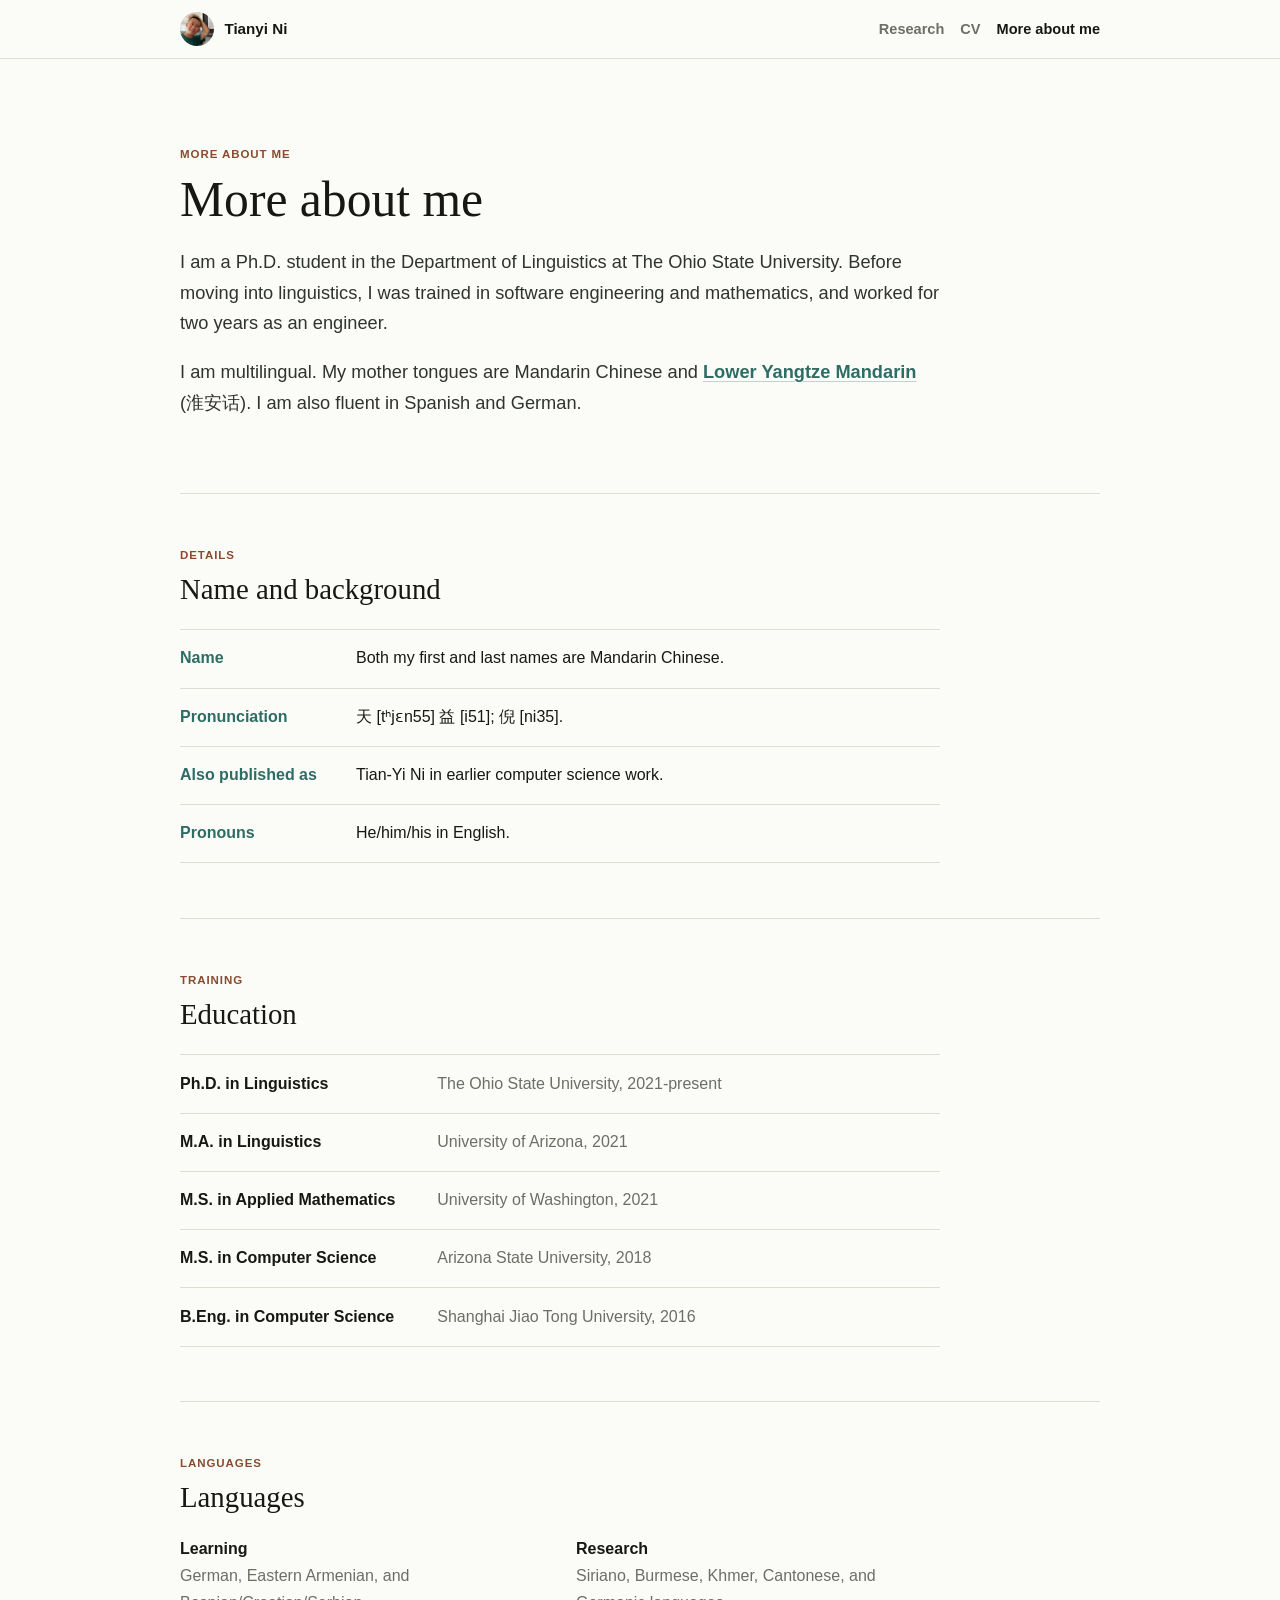
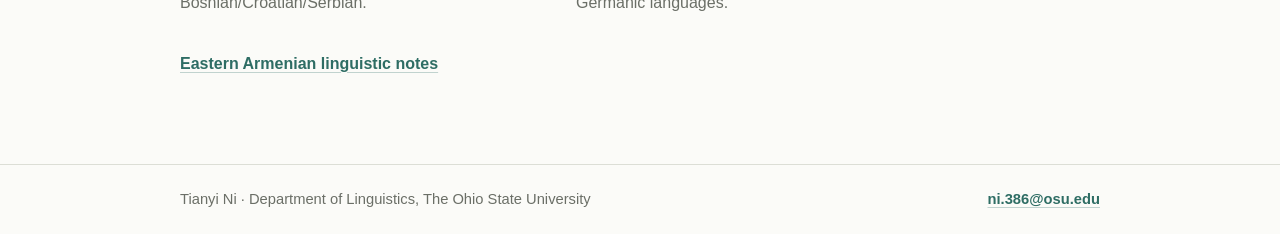
==== about.html @ b8a1a28a "removed teaching" ====
<!doctype html>
<html lang="en">
  <head>
    <meta charset="utf-8">
    <meta name="viewport" content="width=device-width, initial-scale=1">
    <meta name="description" content="More about Tianyi Ni.">
    <title>More about me | Tianyi Ni</title>
    <link rel="stylesheet" href="styles.css">
  </head>
  <body>
    <a class="skip-link" href="#main">Skip to content</a>

    <header class="site-header">
      <nav class="nav-shell" aria-label="Primary navigation">
        <a class="brand" href="index.html" aria-label="Tianyi Ni home">
          <img class="brand-avatar" src="tianyi-headshot.jpeg" alt="">
          <span>Tianyi Ni</span>
        </a>
        <div class="nav-links">
          <a href="research.html">Research</a>
          <a href="files/Tianyi_Ni_CV.pdf">CV</a>
          <a href="about.html" aria-current="page">More about me</a>
        </div>
      </nav>
    </header>

    <main id="main">
      <section class="page-hero section-shell">
        <p class="kicker">More about me</p>
        <h1>More about me</h1>
        <div class="page-intro">
          <p>
            I am a Ph.D. student in the Department of Linguistics at The Ohio
            State University. Before moving into linguistics, I was trained in
            software engineering and mathematics, and worked for two years as an
            engineer.
          </p>
          <p>
            I am multilingual. My mother tongues are Mandarin Chinese and
            <a href="https://en.wikipedia.org/wiki/Lower_Yangtze_Mandarin" rel="noopener noreferrer" target="_blank">Lower Yangtze Mandarin</a>
            (淮安话). I am also fluent in Spanish and German.
          </p>
        </div>
      </section>

      <section class="section-shell compact-section" aria-labelledby="details-title">
        <div class="section-title">
          <p class="kicker">Details</p>
          <h2 id="details-title">Name and background</h2>
        </div>
        <dl class="fact-list">
          <div>
            <dt>Name</dt>
            <dd>Both my first and last names are Mandarin Chinese.</dd>
          </div>
          <div>
            <dt>Pronunciation</dt>
            <dd>天 [tʰjɛn55] 益 [i51]; 倪 [ni35].</dd>
          </div>
          <div>
            <dt>Also published as</dt>
            <dd>Tian-Yi Ni in earlier computer science work.</dd>
          </div>
          <div>
            <dt>Pronouns</dt>
            <dd>He/him/his in English.</dd>
          </div>
        </dl>
      </section>

      <section class="section-shell compact-section" aria-labelledby="education-title">
        <div class="section-title">
          <p class="kicker">Training</p>
          <h2 id="education-title">Education</h2>
        </div>
        <ol class="plain-list">
          <li>
            <strong>Ph.D. in Linguistics</strong>
            <span>The Ohio State University, 2021-present</span>
          </li>
          <li>
            <strong>M.A. in Linguistics</strong>
            <span>University of Arizona, 2021</span>
          </li>
          <li>
            <strong>M.S. in Applied Mathematics</strong>
            <span>University of Washington, 2021</span>
          </li>
          <li>
            <strong>M.S. in Computer Science</strong>
            <span>Arizona State University, 2018</span>
          </li>
          <li>
            <strong>B.Eng. in Computer Science</strong>
            <span>Shanghai Jiao Tong University, 2016</span>
          </li>
        </ol>
      </section>

      <section class="section-shell compact-section" aria-labelledby="languages-title">
        <div class="section-title">
          <p class="kicker">Languages</p>
          <h2 id="languages-title">Languages</h2>
        </div>
        <div class="two-column">
          <div>
            <h3>Learning</h3>
            <p>German, Eastern Armenian, and Bosnian/Croatian/Serbian.</p>
          </div>
          <div>
            <h3>Research</h3>
            <p>Siriano, Burmese, Khmer, Cantonese, and Germanic languages.</p>
          </div>
        </div>
        <p class="plain-action">
          <a href="files/Eastern Armenian linguistic studies.pdf">Eastern Armenian linguistic notes</a>
        </p>
      </section>
    </main>

    <footer class="site-footer">
      <div class="section-shell footer-shell">
        <p>Tianyi Ni · Department of Linguistics, The Ohio State University</p>
        <p><a href="mailto:ni.386@osu.edu">ni.386@osu.edu</a></p>
      </div>
    </footer>
  </body>
</html>
---- styles.css ----
:root {
  --bg: #fbfbf8;
  --ink: #171815;
  --muted: #6b6f67;
  --soft: #eeeee8;
  --line: #dcded6;
  --accent: #2e6d64;
  --accent-warm: #8a4b2f;
  --max: 920px;
}

* {
  box-sizing: border-box;
}

html {
  scroll-behavior: smooth;
}

body {
  margin: 0;
  background: var(--bg);
  color: var(--ink);
  font-family: -apple-system, BlinkMacSystemFont, "Segoe UI", sans-serif;
  font-size: 16px;
  line-height: 1.68;
  overflow-x: hidden;
}

img {
  display: block;
  max-width: 100%;
}

a {
  color: var(--accent);
  font-weight: 650;
  text-decoration-color: rgba(46, 109, 100, 0.28);
  text-underline-offset: 0.18em;
}

a:hover {
  color: var(--accent-warm);
  text-decoration-color: rgba(138, 75, 47, 0.38);
}

:focus-visible {
  outline: 2px solid rgba(46, 109, 100, 0.4);
  outline-offset: 4px;
}

.skip-link {
  position: absolute;
  left: 1rem;
  top: 1rem;
  z-index: 20;
  transform: translateY(-160%);
  background: var(--ink);
  color: #fff;
  padding: 0.45rem 0.7rem;
}

.skip-link:focus {
  transform: translateY(0);
}

.section-shell {
  width: min(var(--max), calc(100% - 40px));
  margin: 0 auto;
}

.site-header {
  position: sticky;
  top: 0;
  z-index: 10;
  border-bottom: 1px solid var(--line);
  background: rgba(251, 251, 248, 0.92);
  backdrop-filter: blur(16px);
}

.nav-shell {
  width: min(var(--max), calc(100% - 40px));
  min-height: 58px;
  margin: 0 auto;
  display: flex;
  align-items: center;
  justify-content: space-between;
  gap: 1.25rem;
}

.brand {
  display: inline-flex;
  align-items: center;
  gap: 0.65rem;
  color: var(--ink);
  font-size: 0.95rem;
  font-weight: 760;
  text-decoration: none;
  white-space: nowrap;
}

.brand-avatar {
  width: 34px;
  height: 34px;
  border-radius: 50%;
  object-fit: cover;
}

.nav-links {
  display: flex;
  align-items: center;
  gap: 1rem;
  color: var(--muted);
  font-size: 0.91rem;
  white-space: nowrap;
}

.nav-links a {
  color: var(--muted);
  font-weight: 650;
  text-decoration: none;
}

.nav-links a:hover,
.nav-links a[aria-current="page"] {
  color: var(--ink);
}

.intro {
  display: grid;
  grid-template-columns: 168px minmax(0, 1fr);
  gap: clamp(1.35rem, 3vw, 2.1rem);
  align-items: start;
  padding: clamp(2.4rem, 5vw, 4rem) 0 clamp(2.2rem, 5vw, 3.4rem);
}

.intro-copy,
.news-item > div,
.related-work li {
  min-width: 0;
}

.intro-photo {
  width: 168px;
  margin-top: 1.75rem;
  border-radius: 6px;
  box-shadow: 0 8px 22px rgba(20, 22, 18, 0.08);
}

.kicker {
  margin: 0 0 0.65rem;
  color: var(--accent-warm);
  font-size: 0.72rem;
  font-weight: 780;
  letter-spacing: 0.08em;
  line-height: 1.25;
  text-transform: uppercase;
}

h1,
h2,
h3,
p {
  margin-top: 0;
  overflow-wrap: break-word;
}

h1,
h2 {
  line-height: 1.13;
  letter-spacing: 0;
}

h1 {
  margin-bottom: 0.85rem;
  font-family: Georgia, "Times New Roman", serif;
  font-size: clamp(1.9rem, 4.2vw, 3.1rem);
  font-weight: 500;
}

h2 {
  max-width: 760px;
  margin-bottom: 0;
  font-family: Georgia, "Times New Roman", serif;
  font-size: clamp(1.25rem, 2.3vw, 1.8rem);
  font-weight: 500;
}

h3 {
  margin-bottom: 0.25rem;
  font-size: 1rem;
  line-height: 1.35;
}

.lead {
  max-width: 680px;
  margin-bottom: 0.8rem;
  color: #323530;
  font-size: 1rem;
  line-height: 1.62;
}

.lead-secondary {
  max-width: 680px;
  margin-bottom: 1.25rem;
  color: #454942;
  font-size: 0.98rem;
  line-height: 1.62;
}

.inline-links,
.news-links,
.work-links,
.item-links {
  display: flex;
  flex-wrap: wrap;
  gap: 0.45rem 0.9rem;
  align-items: center;
}

.inline-links a,
.news-links a,
.work-links a,
.item-links a {
  font-size: 0.94rem;
}

.inline-links {
  gap: 0.5rem;
}

.inline-links a {
  display: inline-flex;
  min-height: 32px;
  align-items: center;
  border: 1px solid var(--line);
  border-radius: 4px;
  padding: 0.2rem 0.55rem;
  background: rgba(255, 255, 255, 0.42);
  color: var(--accent);
  line-height: 1;
  text-decoration: none;
}

.inline-links a:hover {
  border-color: rgba(46, 109, 100, 0.45);
}

.news-links span {
  color: var(--muted);
  font-size: 0.94rem;
}

.focus-section,
.featured-section,
.news-section,
.compact-section,
.research-program {
  padding: clamp(2rem, 4.5vw, 3.4rem) 0;
  border-top: 1px solid var(--line);
}

.section-title {
  margin-bottom: 1.5rem;
}

.section-copy {
  max-width: 720px;
  color: #333631;
  font-size: 1.03rem;
}

.focus-grid {
  display: grid;
  grid-template-columns: repeat(3, minmax(0, 1fr));
  gap: 1px;
  border: 1px solid var(--line);
  background: var(--line);
}

.focus-card {
  min-width: 0;
  width: 100%;
  padding: 1rem;
  background: rgba(255, 255, 255, 0.45);
}

.focus-card h3 {
  margin-bottom: 0.55rem;
}

.focus-card p {
  margin-bottom: 0;
  color: #3c4139;
  font-size: 0.95rem;
  line-height: 1.6;
  overflow-wrap: anywhere;
}

.featured-list {
  border-top: 1px solid var(--line);
}

.featured-item {
  display: grid;
  grid-template-columns: minmax(220px, 0.36fr) minmax(0, 1fr);
  gap: 1.25rem;
  padding: 1rem 0;
  border-bottom: 1px solid var(--line);
}

.featured-item h3 {
  margin-bottom: 0;
}

.featured-item p {
  margin-bottom: 0;
  color: #3c4139;
}

.featured-item .item-links {
  grid-column: 2;
  margin-top: 0.35rem;
}

.news-list,
.plain-list,
.related-work ul {
  margin: 0;
  padding: 0;
  list-style: none;
}

.news-list {
  border-top: 1px solid var(--line);
}

.news-item {
  display: grid;
  grid-template-columns: 170px minmax(0, 1fr);
  gap: 1.2rem;
  padding: 1.1rem 0;
  border-bottom: 1px solid var(--line);
}

.news-item time {
  color: var(--muted);
  font-size: 0.92rem;
  font-weight: 680;
}

.news-item p {
  margin-bottom: 0.35rem;
}

.plain-action {
  margin: 1.1rem 0 0;
}

.page-hero {
  padding: clamp(3rem, 7vw, 5.5rem) 0 clamp(2rem, 5vw, 3.5rem);
}

.page-hero h1 {
  margin-bottom: 1.2rem;
}

.page-intro {
  max-width: 760px;
  color: #30342e;
  font-size: clamp(1.02rem, 1.7vw, 1.14rem);
}

.research-nav {
  display: flex;
  flex-wrap: wrap;
  gap: 0.55rem 1rem;
  padding-bottom: 2rem;
}

.research-nav a {
  color: var(--muted);
  font-size: 0.92rem;
  text-decoration: none;
}

.research-nav a:hover {
  color: var(--ink);
}

.research-program h2 {
  margin-bottom: 1.15rem;
}

.primary-program {
  border-top-color: var(--ink);
  border-top-width: 2px;
}

.primary-program h2 {
  font-size: clamp(1.55rem, 3vw, 2.35rem);
}

.methods-program h2 {
  font-size: clamp(1.2rem, 2vw, 1.55rem);
}

.research-program > p {
  max-width: 780px;
  color: #30342e;
  font-size: 1.02rem;
}

.related-work {
  max-width: 780px;
  margin-top: 1.7rem;
}

.related-work h3 {
  margin-bottom: 0.5rem;
}

.related-work li {
  padding: 1rem 0;
  border-top: 1px solid var(--line);
}

.related-work li:last-child {
  border-bottom: 1px solid var(--line);
}

.related-work strong,
.related-work span {
  display: block;
}

.related-work span {
  color: var(--muted);
}

.work-links {
  margin-top: 0.35rem;
}

.fact-list {
  max-width: 760px;
  margin: 0;
}

.fact-list div {
  display: grid;
  grid-template-columns: 160px minmax(0, 1fr);
  gap: 1rem;
  padding: 0.95rem 0;
  border-top: 1px solid var(--line);
}

.fact-list div:last-child {
  border-bottom: 1px solid var(--line);
}

.fact-list dt {
  color: var(--accent);
  font-weight: 760;
}

.fact-list dd {
  margin: 0;
}

.plain-list {
  max-width: 760px;
  border-top: 1px solid var(--line);
}

.plain-list li {
  display: grid;
  grid-template-columns: minmax(220px, 0.48fr) minmax(0, 1fr);
  gap: 1rem;
  padding: 0.95rem 0;
  border-bottom: 1px solid var(--line);
}

.plain-list span {
  color: var(--muted);
}

.two-column {
  display: grid;
  grid-template-columns: 1fr 1fr;
  gap: 2rem;
  max-width: 760px;
}

.two-column p {
  color: var(--muted);
}

.site-footer {
  margin-top: 2rem;
  border-top: 1px solid var(--line);
  color: var(--muted);
}

.footer-shell {
  display: flex;
  justify-content: space-between;
  gap: 1rem;
  padding: 1.4rem 0;
  font-size: 0.92rem;
}

.footer-shell p {
  margin-bottom: 0;
}

@media (max-width: 760px) {
  .nav-shell {
    min-height: auto;
    padding: 0.75rem 0;
    align-items: flex-start;
    flex-direction: column;
    gap: 0.65rem;
  }

  .nav-links {
    width: 100%;
    overflow-x: auto;
    padding-bottom: 0.1rem;
  }

  .intro {
    grid-template-columns: 1fr;
  }

  .intro-photo {
    width: 124px;
    margin-top: 0;
  }

  .lead,
  .lead-secondary {
    max-width: min(100%, 32ch);
    font-size: 0.96rem;
  }

  .news-item,
  .featured-item,
  .fact-list div,
  .plain-list li,
  .two-column {
    grid-template-columns: 1fr;
  }

  .focus-grid {
    display: block;
    width: 100%;
  }

  .focus-card + .focus-card {
    border-top: 1px solid var(--line);
  }

  .featured-item .item-links {
    grid-column: auto;
  }

  .news-item {
    gap: 0.35rem;
  }

  .footer-shell {
    flex-direction: column;
  }
}

@media (max-width: 420px) {
  .section-shell,
  .nav-shell {
    width: min(var(--max), calc(100% - 48px));
  }

  .nav-links {
    gap: 0.85rem;
  }
}
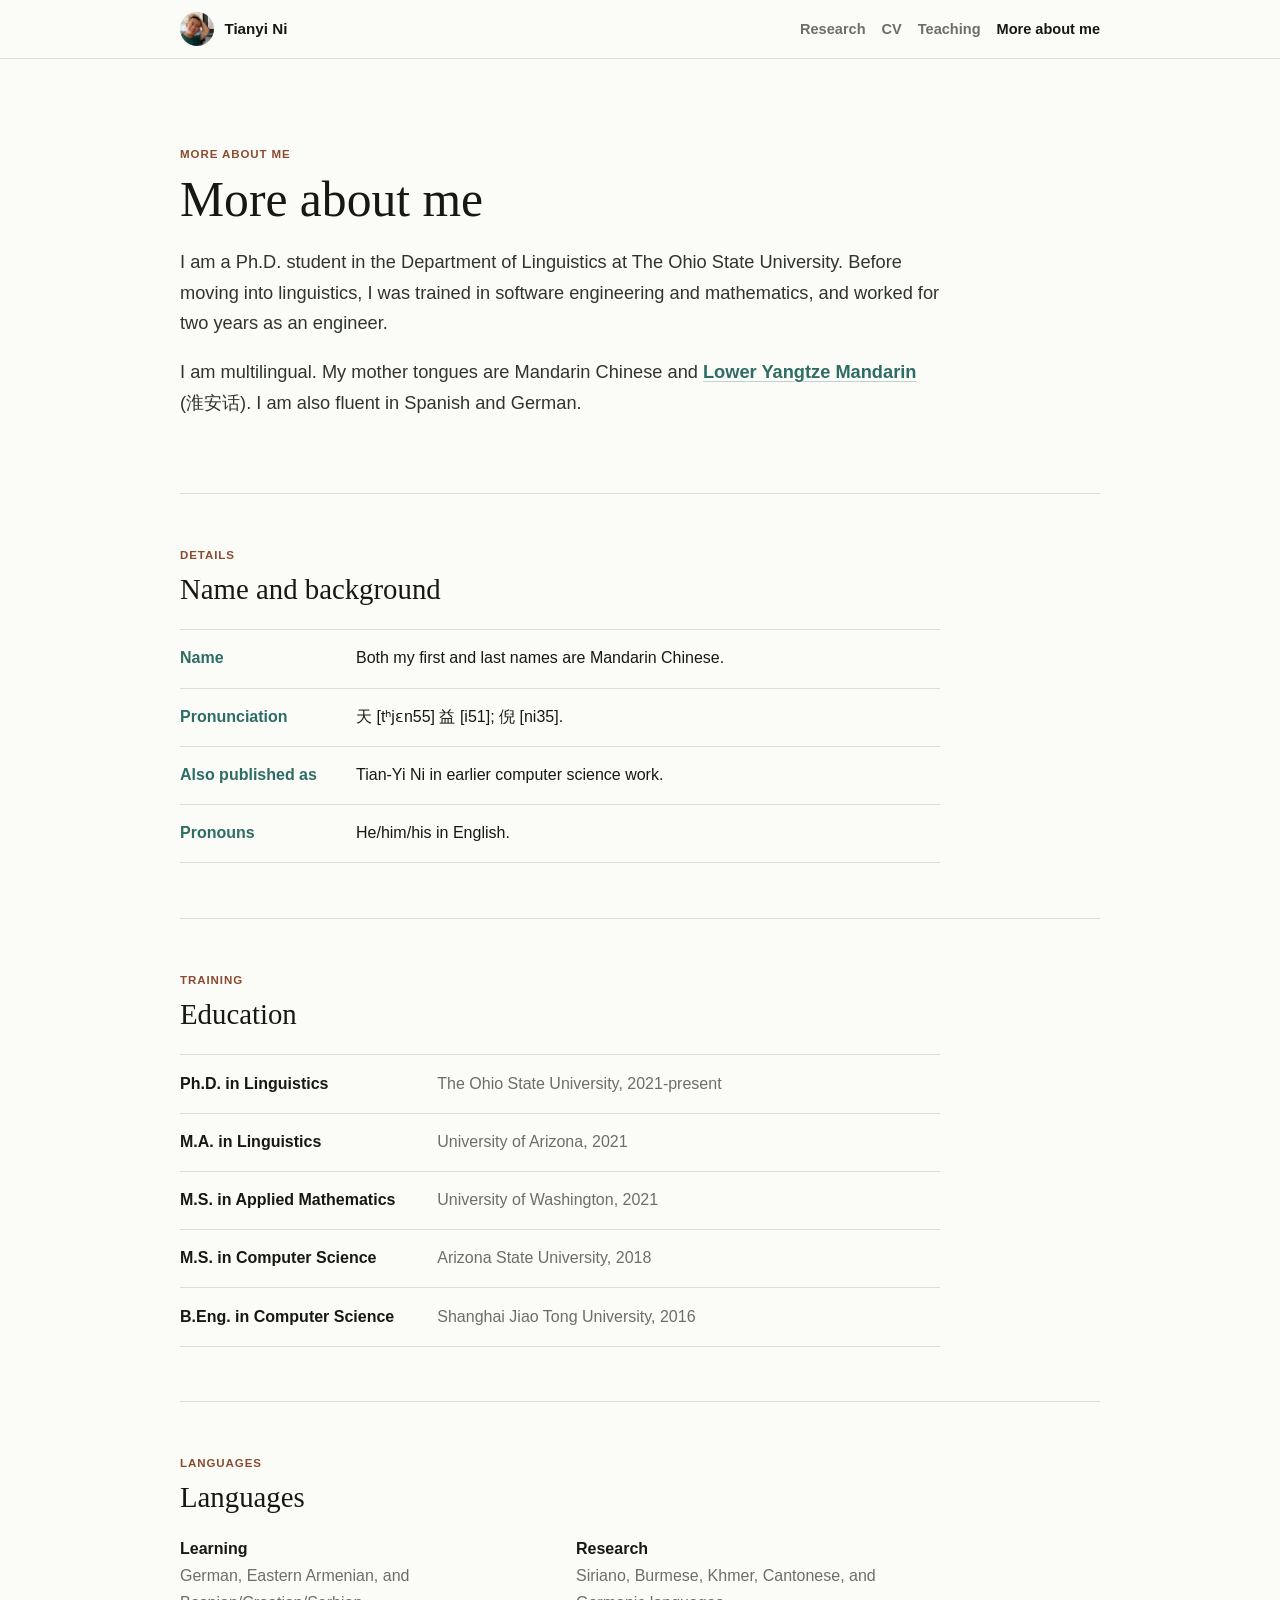
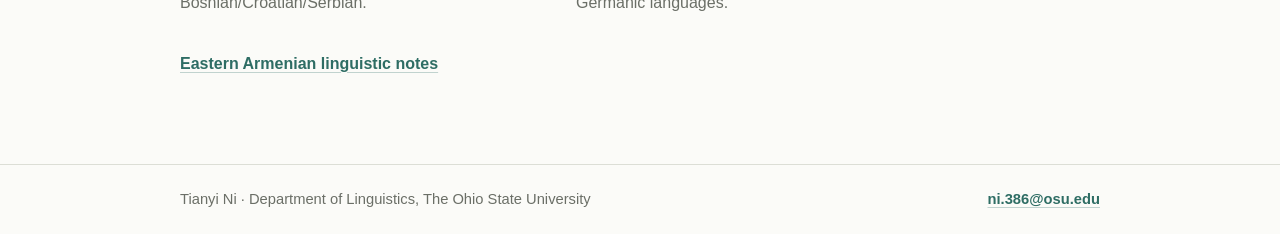
==== commit 5c1a4d51: "teaching" ====
--- a/about.html
+++ b/about.html
@@ -19,6 +19,7 @@
         <div class="nav-links">
           <a href="research.html">Research</a>
           <a href="files/Tianyi_Ni_CV.pdf">CV</a>
+          <a href="teaching.html">Teaching</a>
           <a href="about.html" aria-current="page">More about me</a>
         </div>
       </nav>
--- a/styles.css
+++ b/styles.css
@@ -303,9 +303,9 @@
 
 .featured-item {
   display: grid;
-  grid-template-columns: minmax(220px, 0.36fr) minmax(0, 1fr);
-  gap: 1.25rem;
-  padding: 1rem 0;
+  grid-template-columns: minmax(240px, 0.34fr) minmax(0, 1fr);
+  gap: clamp(1.25rem, 3vw, 2rem);
+  padding: 1.25rem 0;
   border-bottom: 1px solid var(--line);
 }
 
@@ -314,8 +314,11 @@
 }
 
 .featured-item p {
+  max-width: 680px;
   margin-bottom: 0;
   color: #3c4139;
+  font-size: 0.97rem;
+  line-height: 1.65;
 }
 
 .featured-item .item-links {
@@ -347,6 +350,11 @@
   color: var(--muted);
   font-size: 0.92rem;
   font-weight: 680;
+}
+
+.news-item.is-upcoming time {
+  color: var(--accent-warm);
+  font-weight: 760;
 }
 
 .news-item p {
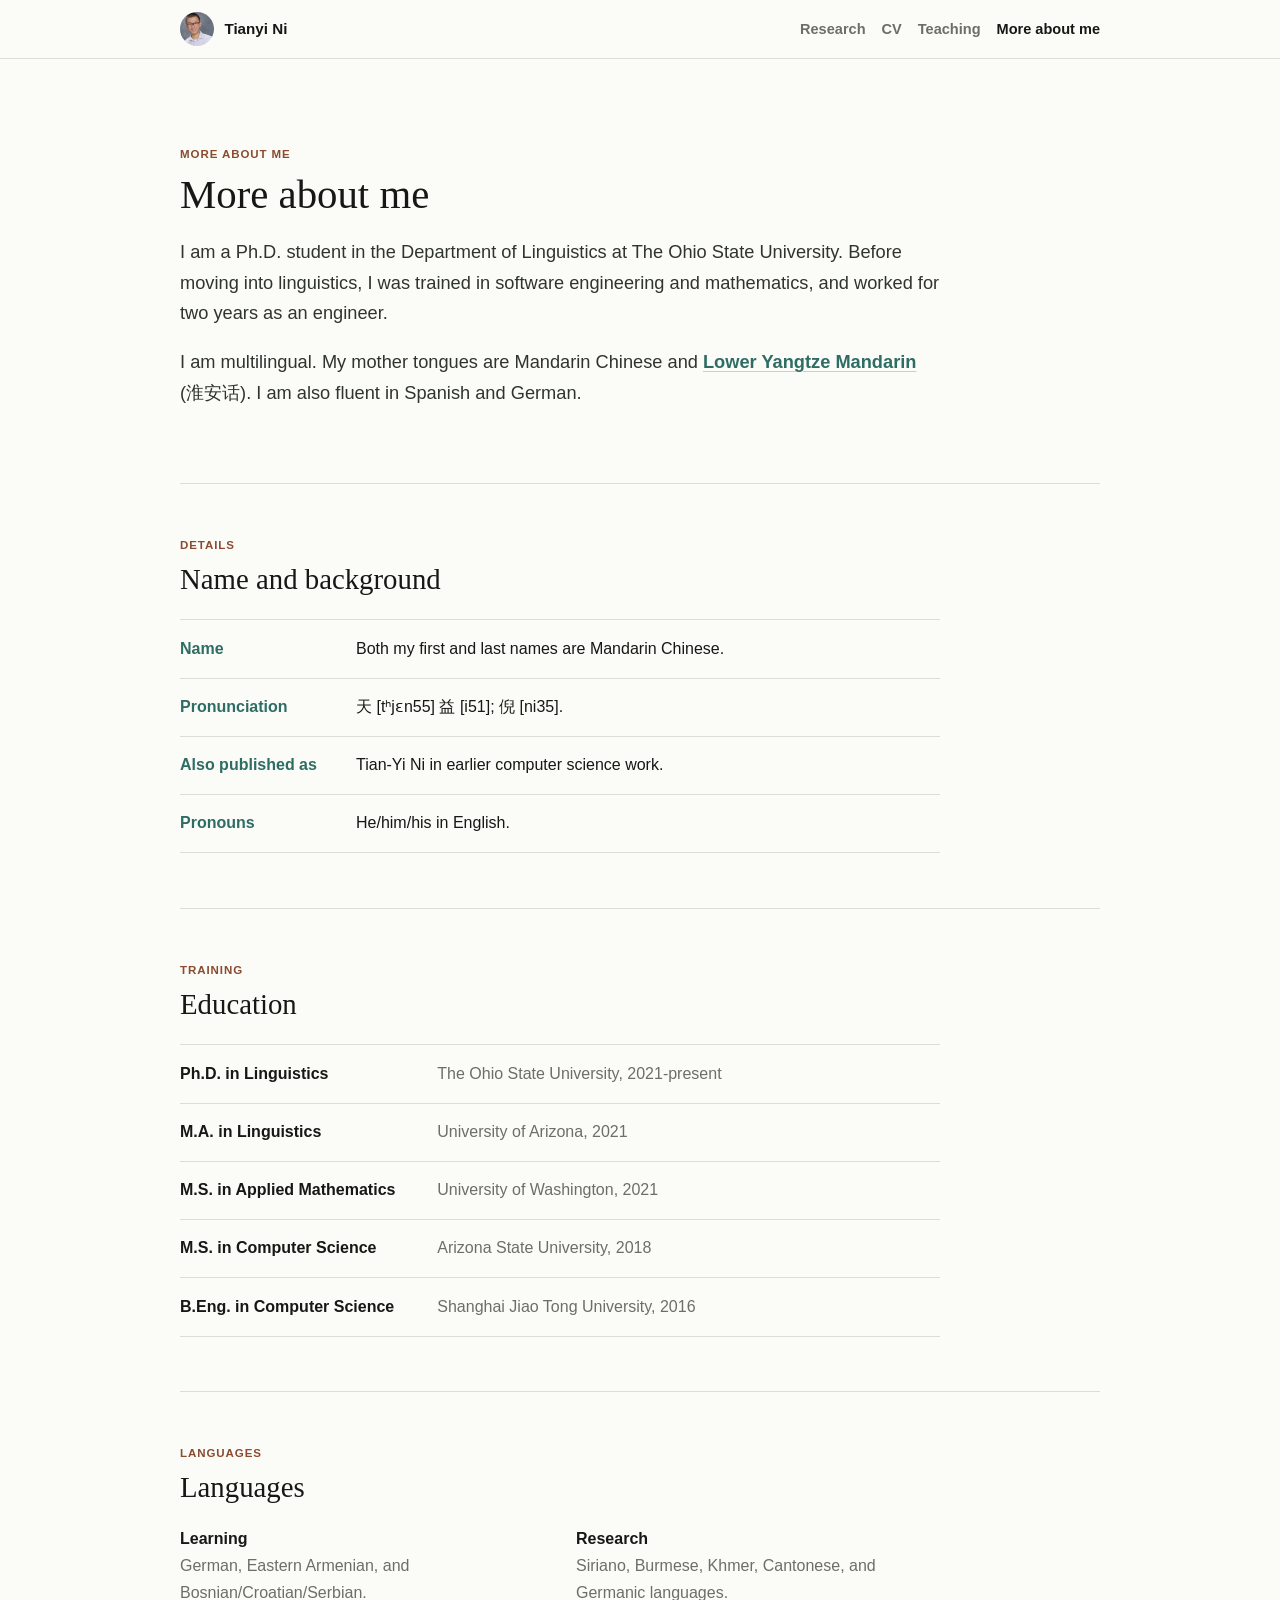
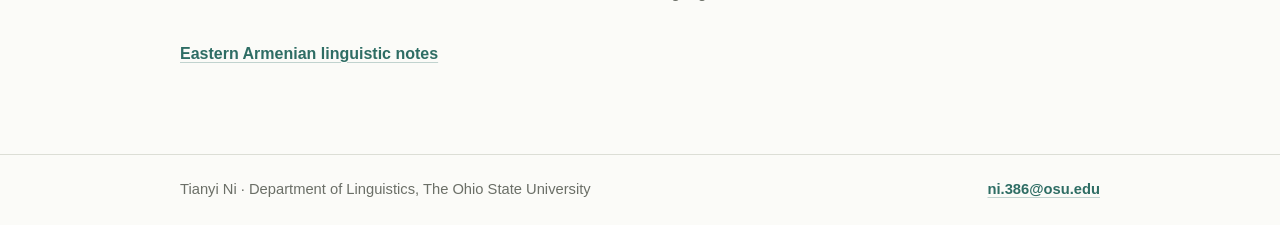
==== commit 1376bf3c: "images" ====
--- a/about.html
+++ b/about.html
@@ -13,7 +13,7 @@
     <header class="site-header">
       <nav class="nav-shell" aria-label="Primary navigation">
         <a class="brand" href="index.html" aria-label="Tianyi Ni home">
-          <img class="brand-avatar" src="tianyi-headshot.jpeg" alt="">
+          <img class="brand-avatar" src="profile-headshot.jpeg" alt="">
           <span>Tianyi Ni</span>
         </a>
         <div class="nav-links">
--- a/styles.css
+++ b/styles.css
@@ -128,9 +128,9 @@
 
 .intro {
   display: grid;
-  grid-template-columns: 168px minmax(0, 1fr);
+  grid-template-columns: 188px minmax(0, 1fr);
   gap: clamp(1.35rem, 3vw, 2.1rem);
-  align-items: start;
+  align-items: center;
   padding: clamp(2.4rem, 5vw, 4rem) 0 clamp(2.2rem, 5vw, 3.4rem);
 }
 
@@ -140,11 +140,35 @@
   min-width: 0;
 }
 
+.intro-figure {
+  width: 188px;
+  margin: 0;
+}
+
+.intro-photo-frame {
+  display: block;
+  width: 188px;
+  height: 251px;
+  border-radius: 6px;
+  contain: paint;
+  overflow: clip;
+  overflow: hidden;
+  box-shadow: 0 8px 22px rgba(20, 22, 18, 0.08);
+}
+
 .intro-photo {
-  width: 168px;
-  margin-top: 1.75rem;
-  border-radius: 6px;
-  box-shadow: 0 8px 22px rgba(20, 22, 18, 0.08);
+  width: 100%;
+  height: 100%;
+  object-fit: cover;
+  object-position: center;
+  transform: none;
+}
+
+.intro-figure figcaption {
+  margin-top: 0.55rem;
+  color: var(--muted);
+  font-size: 0.78rem;
+  line-height: 1.35;
 }
 
 .kicker {
@@ -174,7 +198,7 @@
 h1 {
   margin-bottom: 0.85rem;
   font-family: Georgia, "Times New Roman", serif;
-  font-size: clamp(1.9rem, 4.2vw, 3.1rem);
+  font-size: clamp(1.75rem, 3.3vw, 2.55rem);
   font-weight: 500;
 }
 
@@ -251,6 +275,12 @@
   font-size: 0.94rem;
 }
 
+.work-links span,
+.item-links span {
+  color: var(--muted);
+  font-size: 0.94rem;
+}
+
 .focus-section,
 .featured-section,
 .news-section,
@@ -491,6 +521,45 @@
 
 .plain-list span {
   color: var(--muted);
+}
+
+.teaching-groups {
+  max-width: 800px;
+  border-top: 1px solid var(--line);
+}
+
+.teaching-group {
+  display: grid;
+  grid-template-columns: minmax(220px, 0.36fr) minmax(0, 1fr);
+  gap: 1.25rem;
+  padding: 1.15rem 0;
+  border-bottom: 1px solid var(--line);
+}
+
+.teaching-group h3 {
+  margin-bottom: 0;
+  color: var(--ink);
+}
+
+.teaching-group ul {
+  margin: 0;
+  padding: 0;
+  list-style: none;
+}
+
+.teaching-group li + li {
+  margin-top: 0.85rem;
+}
+
+.teaching-group strong,
+.teaching-group span {
+  display: block;
+}
+
+.teaching-group span {
+  margin-top: 0.18rem;
+  color: var(--muted);
+  font-size: 0.95rem;
 }
 
 .two-column {
@@ -542,8 +611,18 @@
   }
 
   .intro-photo {
-    width: 124px;
+    width: 100%;
+    height: 100%;
+  }
+
+  .intro-figure {
+    width: 136px;
     margin-top: 0;
+  }
+
+  .intro-photo-frame {
+    width: 136px;
+    height: 181px;
   }
 
   .lead,
@@ -554,6 +633,7 @@
 
   .news-item,
   .featured-item,
+  .teaching-group,
   .fact-list div,
   .plain-list li,
   .two-column {
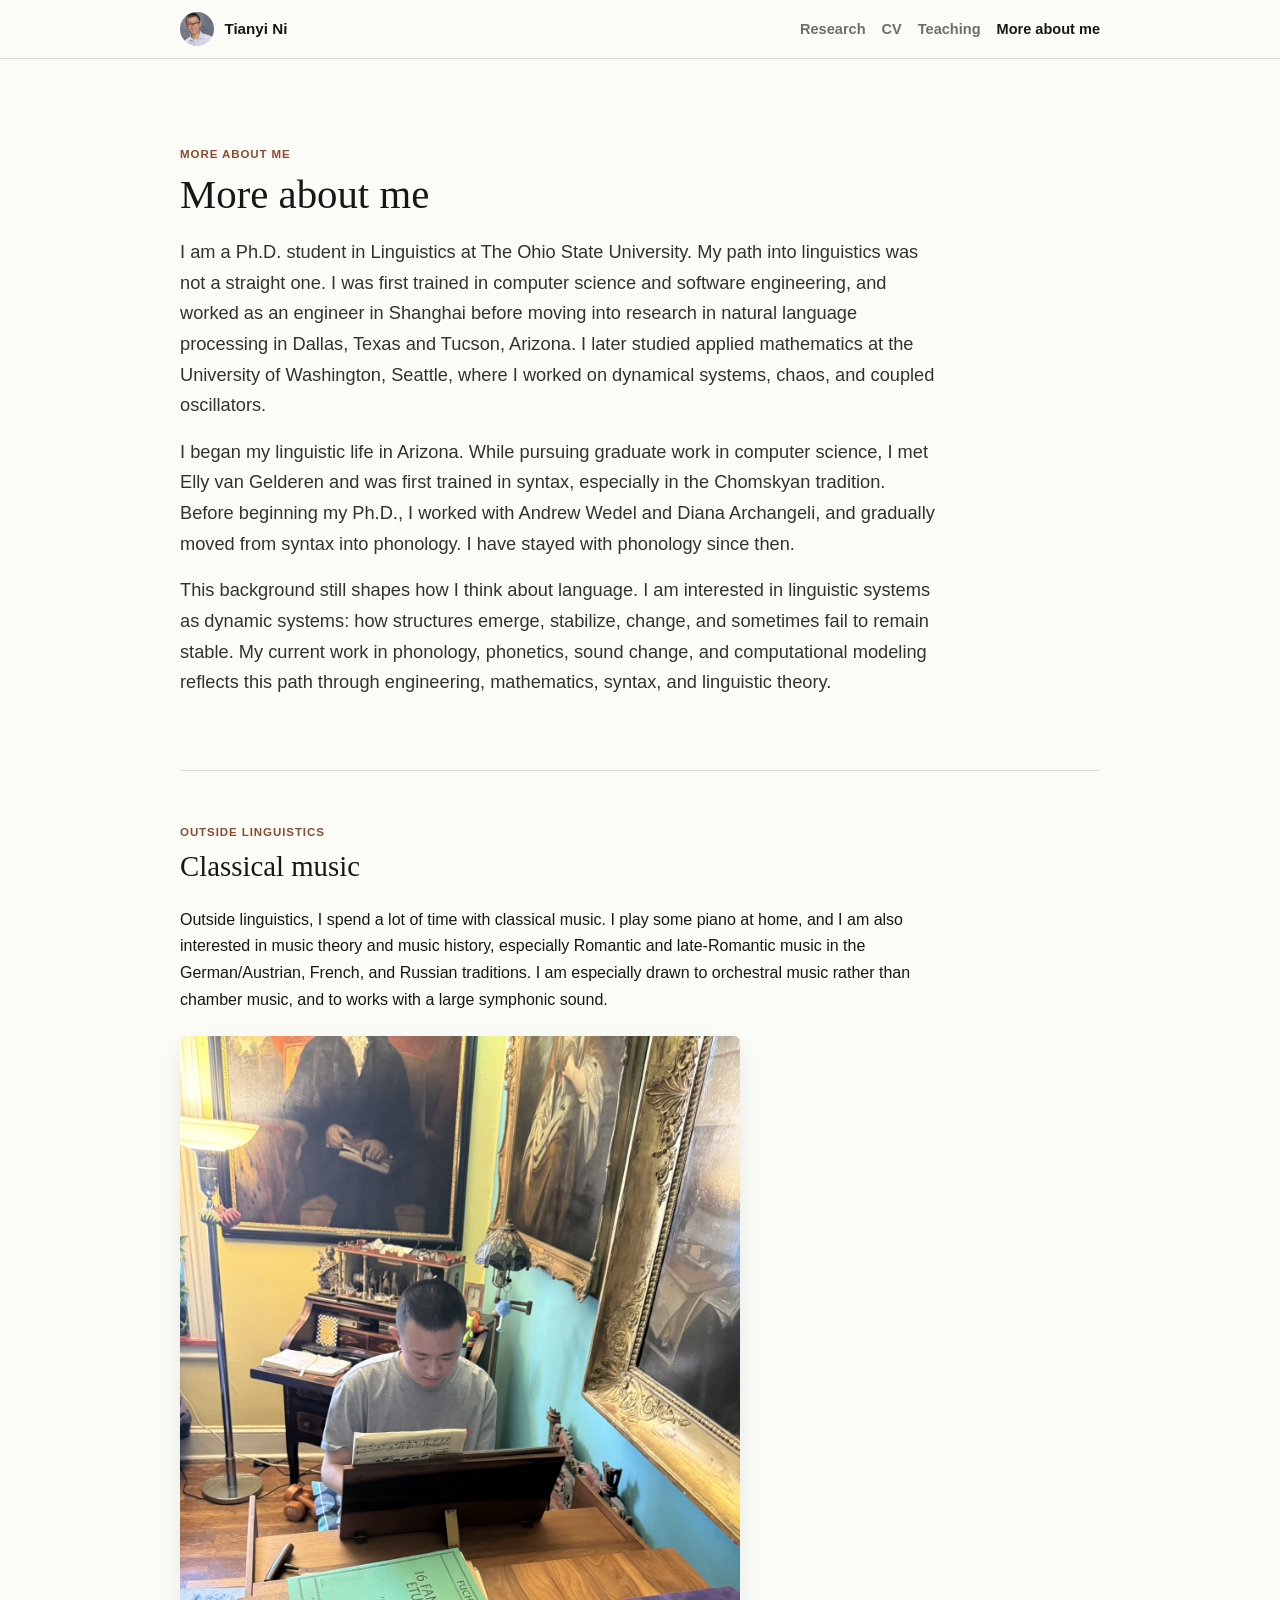
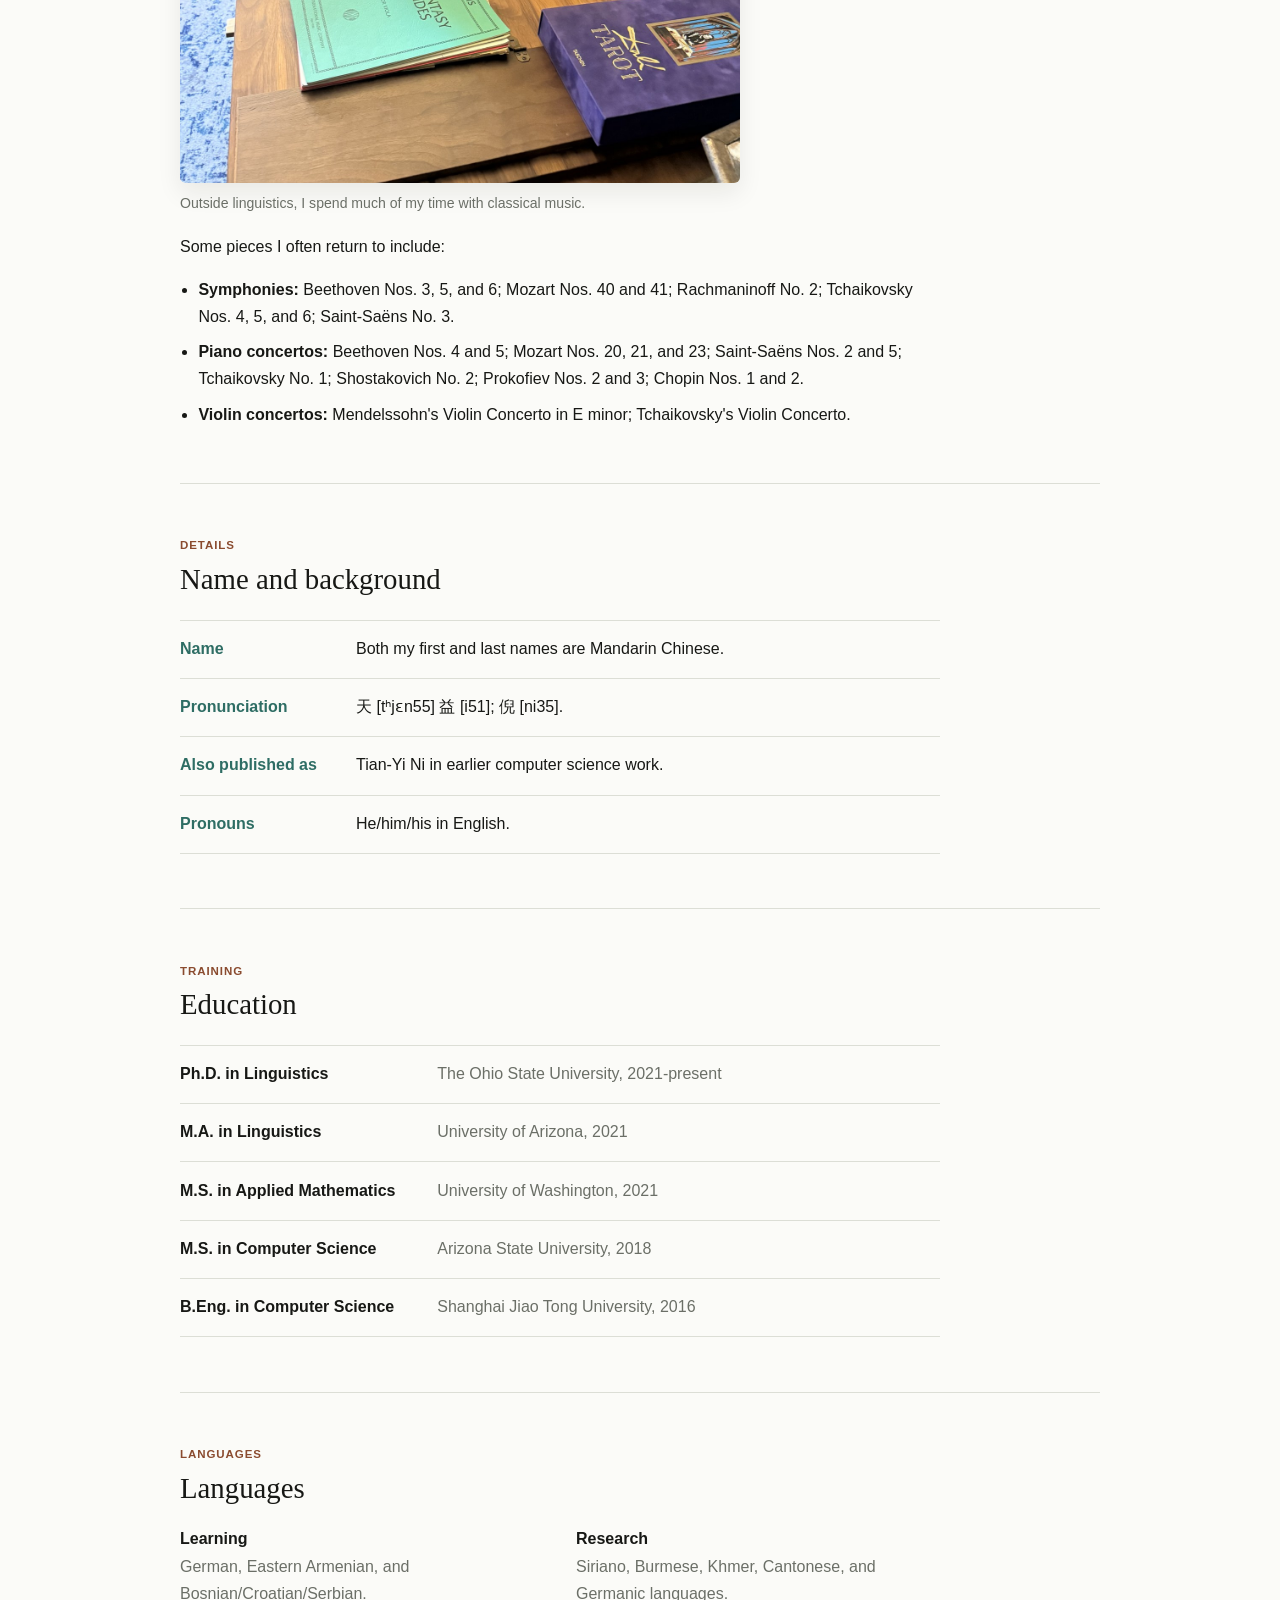
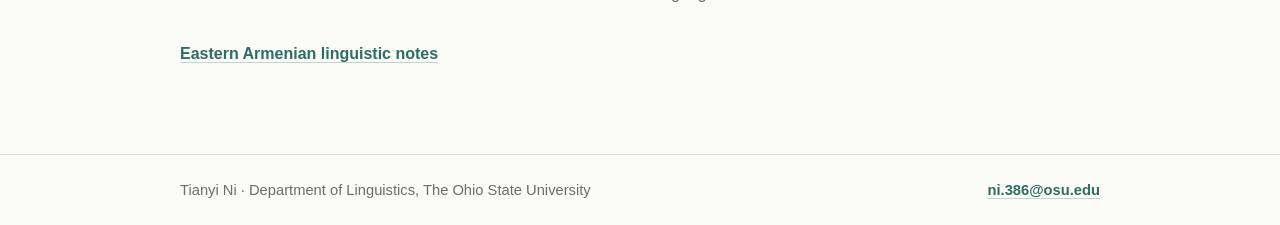
==== commit a32744d6: "about me page" ====
--- a/about.html
+++ b/about.html
@@ -3,7 +3,7 @@
   <head>
     <meta charset="utf-8">
     <meta name="viewport" content="width=device-width, initial-scale=1">
-    <meta name="description" content="More about Tianyi Ni.">
+    <meta name="description" content="More about Tianyi Ni's path into linguistics, training, and life outside linguistics.">
     <title>More about me | Tianyi Ni</title>
     <link rel="stylesheet" href="styles.css">
   </head>
@@ -29,18 +29,76 @@
       <section class="page-hero section-shell">
         <p class="kicker">More about me</p>
         <h1>More about me</h1>
-        <div class="page-intro">
+        <div class="page-intro about-narrative">
           <p>
-            I am a Ph.D. student in the Department of Linguistics at The Ohio
-            State University. Before moving into linguistics, I was trained in
-            software engineering and mathematics, and worked for two years as an
-            engineer.
+            I am a Ph.D. student in Linguistics at The Ohio State University.
+            My path into linguistics was not a straight one. I was first trained
+            in computer science and software engineering, and worked as an
+            engineer in Shanghai before moving into research in natural language
+            processing in Dallas, Texas and Tucson, Arizona. I later studied
+            applied mathematics at the University of Washington, Seattle, where
+            I worked on dynamical systems, chaos, and coupled oscillators.
           </p>
           <p>
-            I am multilingual. My mother tongues are Mandarin Chinese and
-            <a href="https://en.wikipedia.org/wiki/Lower_Yangtze_Mandarin" rel="noopener noreferrer" target="_blank">Lower Yangtze Mandarin</a>
-            (淮安话). I am also fluent in Spanish and German.
+            I began my linguistic life in Arizona. While pursuing graduate work
+            in computer science, I met Elly van Gelderen and was first trained
+            in syntax, especially in the Chomskyan tradition. Before beginning
+            my Ph.D., I worked with Andrew Wedel and Diana Archangeli, and
+            gradually moved from syntax into phonology. I have stayed with
+            phonology since then.
           </p>
+          <p>
+            This background still shapes how I think about language. I am
+            interested in linguistic systems as dynamic systems: how structures
+            emerge, stabilize, change, and sometimes fail to remain stable. My
+            current work in phonology, phonetics, sound change, and computational
+            modeling reflects this path through engineering, mathematics,
+            syntax, and linguistic theory.
+          </p>
+        </div>
+      </section>
+
+      <section class="section-shell compact-section" aria-labelledby="outside-title">
+        <div class="section-title">
+          <p class="kicker">Outside linguistics</p>
+          <h2 id="outside-title">Classical music</h2>
+        </div>
+
+        <div class="about-narrative">
+          <p>
+            Outside linguistics, I spend a lot of time with classical music. I
+            play some piano at home, and I am also interested in music theory
+            and music history, especially Romantic and late-Romantic music in
+            the German/Austrian, French, and Russian traditions. I am especially
+            drawn to orchestral music rather than chamber music, and to works
+            with a large symphonic sound.
+          </p>
+
+          <figure class="about-photo">
+            <img
+              src="photos/about-piano.jpg"
+              alt="Tianyi Ni reading music at the piano"
+            >
+            <figcaption>Outside linguistics, I spend much of my time with classical music.</figcaption>
+          </figure>
+
+          <p>Some pieces I often return to include:</p>
+          <ul class="music-list">
+            <li>
+              <strong>Symphonies:</strong> Beethoven Nos. 3, 5, and 6; Mozart
+              Nos. 40 and 41; Rachmaninoff No. 2; Tchaikovsky Nos. 4, 5, and 6;
+              Saint-Saëns No. 3.
+            </li>
+            <li>
+              <strong>Piano concertos:</strong> Beethoven Nos. 4 and 5; Mozart
+              Nos. 20, 21, and 23; Saint-Saëns Nos. 2 and 5; Tchaikovsky No. 1;
+              Shostakovich No. 2; Prokofiev Nos. 2 and 3; Chopin Nos. 1 and 2.
+            </li>
+            <li>
+              <strong>Violin concertos:</strong> Mendelssohn's Violin Concerto
+              in E minor; Tchaikovsky's Violin Concerto.
+            </li>
+          </ul>
         </div>
       </section>
 
--- a/styles.css
+++ b/styles.css
@@ -150,6 +150,7 @@
   width: 188px;
   height: 251px;
   border-radius: 6px;
+  background: var(--soft);
   contain: paint;
   overflow: clip;
   overflow: hidden;
@@ -238,7 +239,7 @@
 .item-links {
   display: flex;
   flex-wrap: wrap;
-  gap: 0.45rem 0.9rem;
+  gap: 0.55rem 1.25rem;
   align-items: center;
 }
 
@@ -409,6 +410,45 @@
   font-size: clamp(1.02rem, 1.7vw, 1.14rem);
 }
 
+.about-narrative {
+  max-width: 760px;
+}
+
+.about-narrative p {
+  margin-bottom: 1rem;
+}
+
+.about-photo {
+  max-width: 560px;
+  margin: 1.4rem 0 1.3rem;
+}
+
+.about-photo img {
+  width: 100%;
+  aspect-ratio: 3 / 4;
+  border-radius: 6px;
+  object-fit: cover;
+  object-position: center;
+  box-shadow: 0 10px 24px rgba(20, 22, 18, 0.08);
+}
+
+.about-photo figcaption {
+  margin-top: 0.6rem;
+  color: var(--muted);
+  font-size: 0.88rem;
+  line-height: 1.45;
+}
+
+.music-list {
+  max-width: 760px;
+  margin: 0.25rem 0 0;
+  padding-left: 1.15rem;
+}
+
+.music-list li + li {
+  margin-top: 0.55rem;
+}
+
 .research-nav {
   display: flex;
   flex-wrap: wrap;
@@ -428,19 +468,12 @@
 
 .research-program h2 {
   margin-bottom: 1.15rem;
+  font-size: clamp(1.25rem, 2.3vw, 1.8rem);
 }
 
 .primary-program {
   border-top-color: var(--ink);
   border-top-width: 2px;
-}
-
-.primary-program h2 {
-  font-size: clamp(1.55rem, 3vw, 2.35rem);
-}
-
-.methods-program h2 {
-  font-size: clamp(1.2rem, 2vw, 1.55rem);
 }
 
 .research-program > p {
@@ -531,7 +564,7 @@
 .teaching-group {
   display: grid;
   grid-template-columns: minmax(220px, 0.36fr) minmax(0, 1fr);
-  gap: 1.25rem;
+  gap: 1.5rem;
   padding: 1.15rem 0;
   border-bottom: 1px solid var(--line);
 }
@@ -539,24 +572,25 @@
 .teaching-group h3 {
   margin-bottom: 0;
   color: var(--ink);
-}
-
-.teaching-group ul {
-  margin: 0;
-  padding: 0;
-  list-style: none;
-}
-
-.teaching-group li + li {
-  margin-top: 0.85rem;
-}
-
-.teaching-group strong,
-.teaching-group span {
+  font-size: 1rem;
+}
+
+.teaching-courses {
+  min-width: 0;
+}
+
+.teaching-course + .teaching-course {
+  margin-top: 0.9rem;
+  padding-top: 0.9rem;
+  border-top: 1px solid var(--line);
+}
+
+.teaching-course strong,
+.teaching-course span {
   display: block;
 }
 
-.teaching-group span {
+.teaching-course span {
   margin-top: 0.18rem;
   color: var(--muted);
   font-size: 0.95rem;
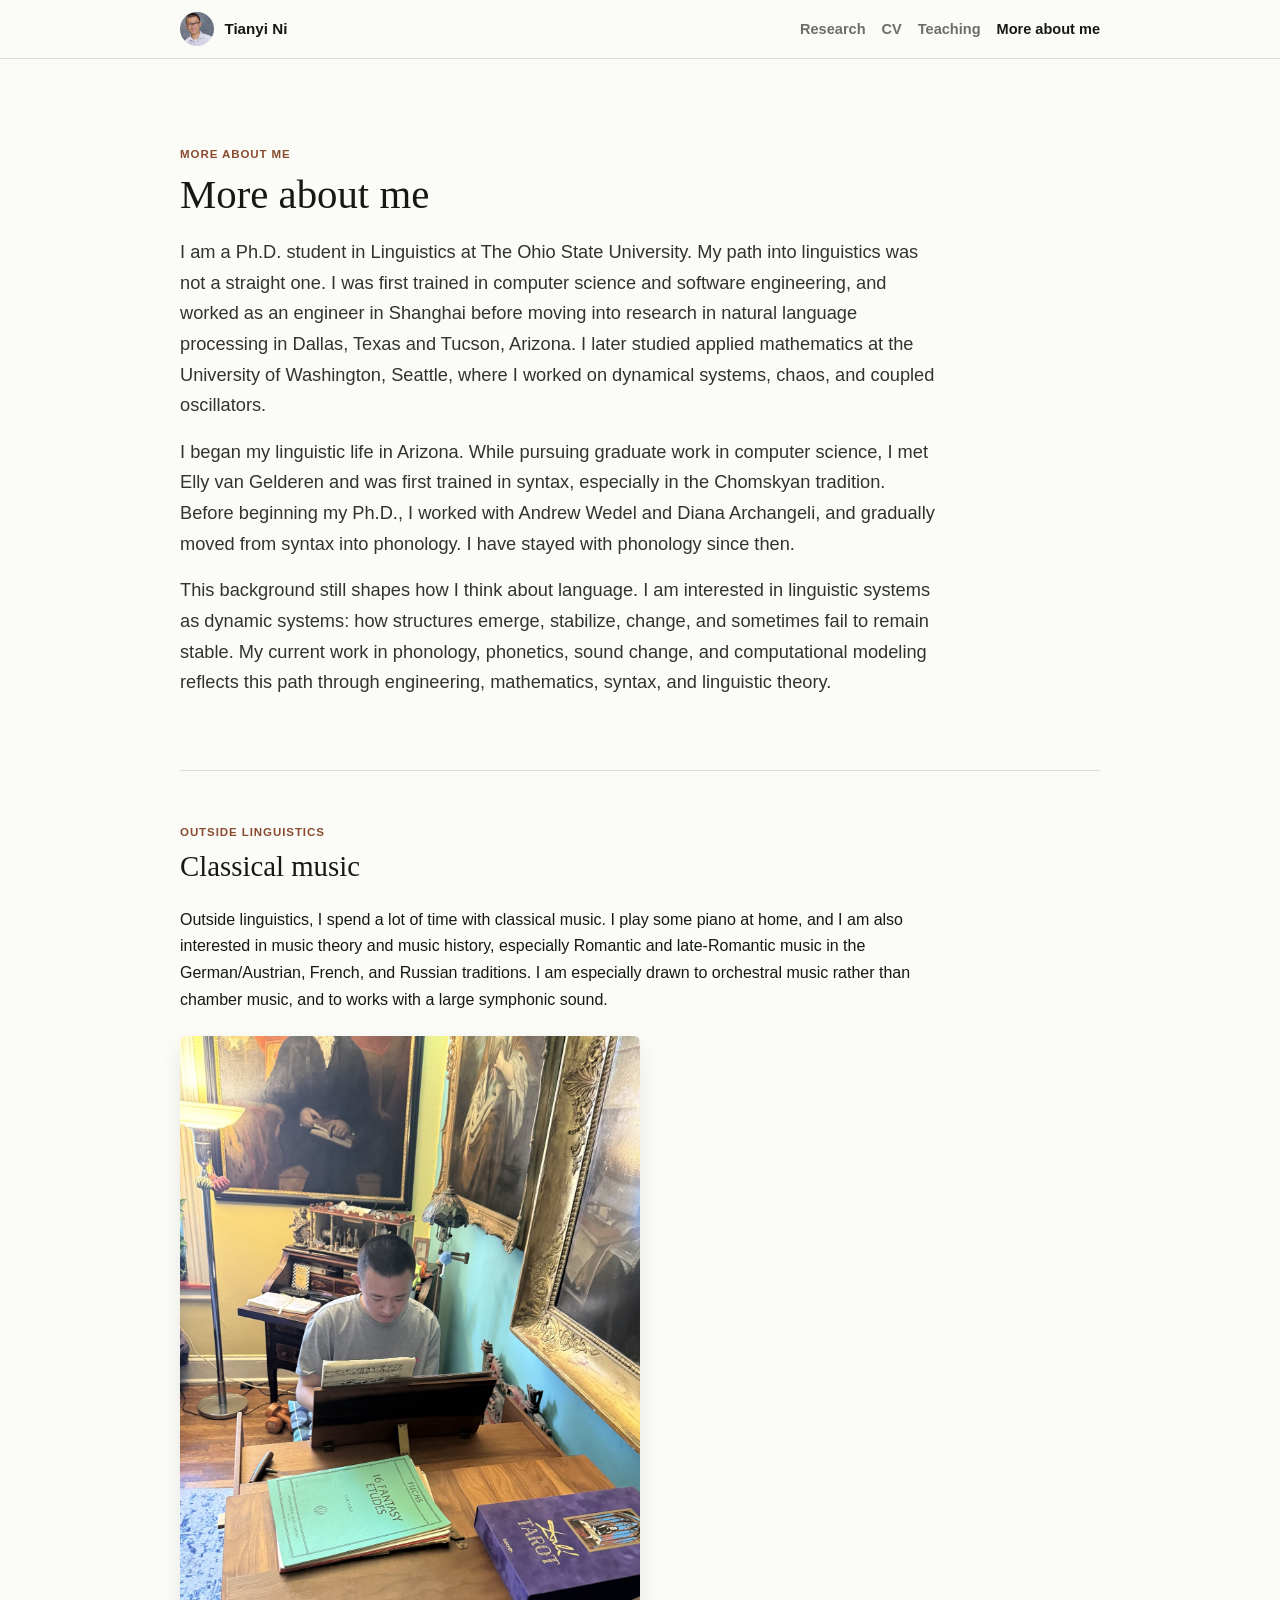
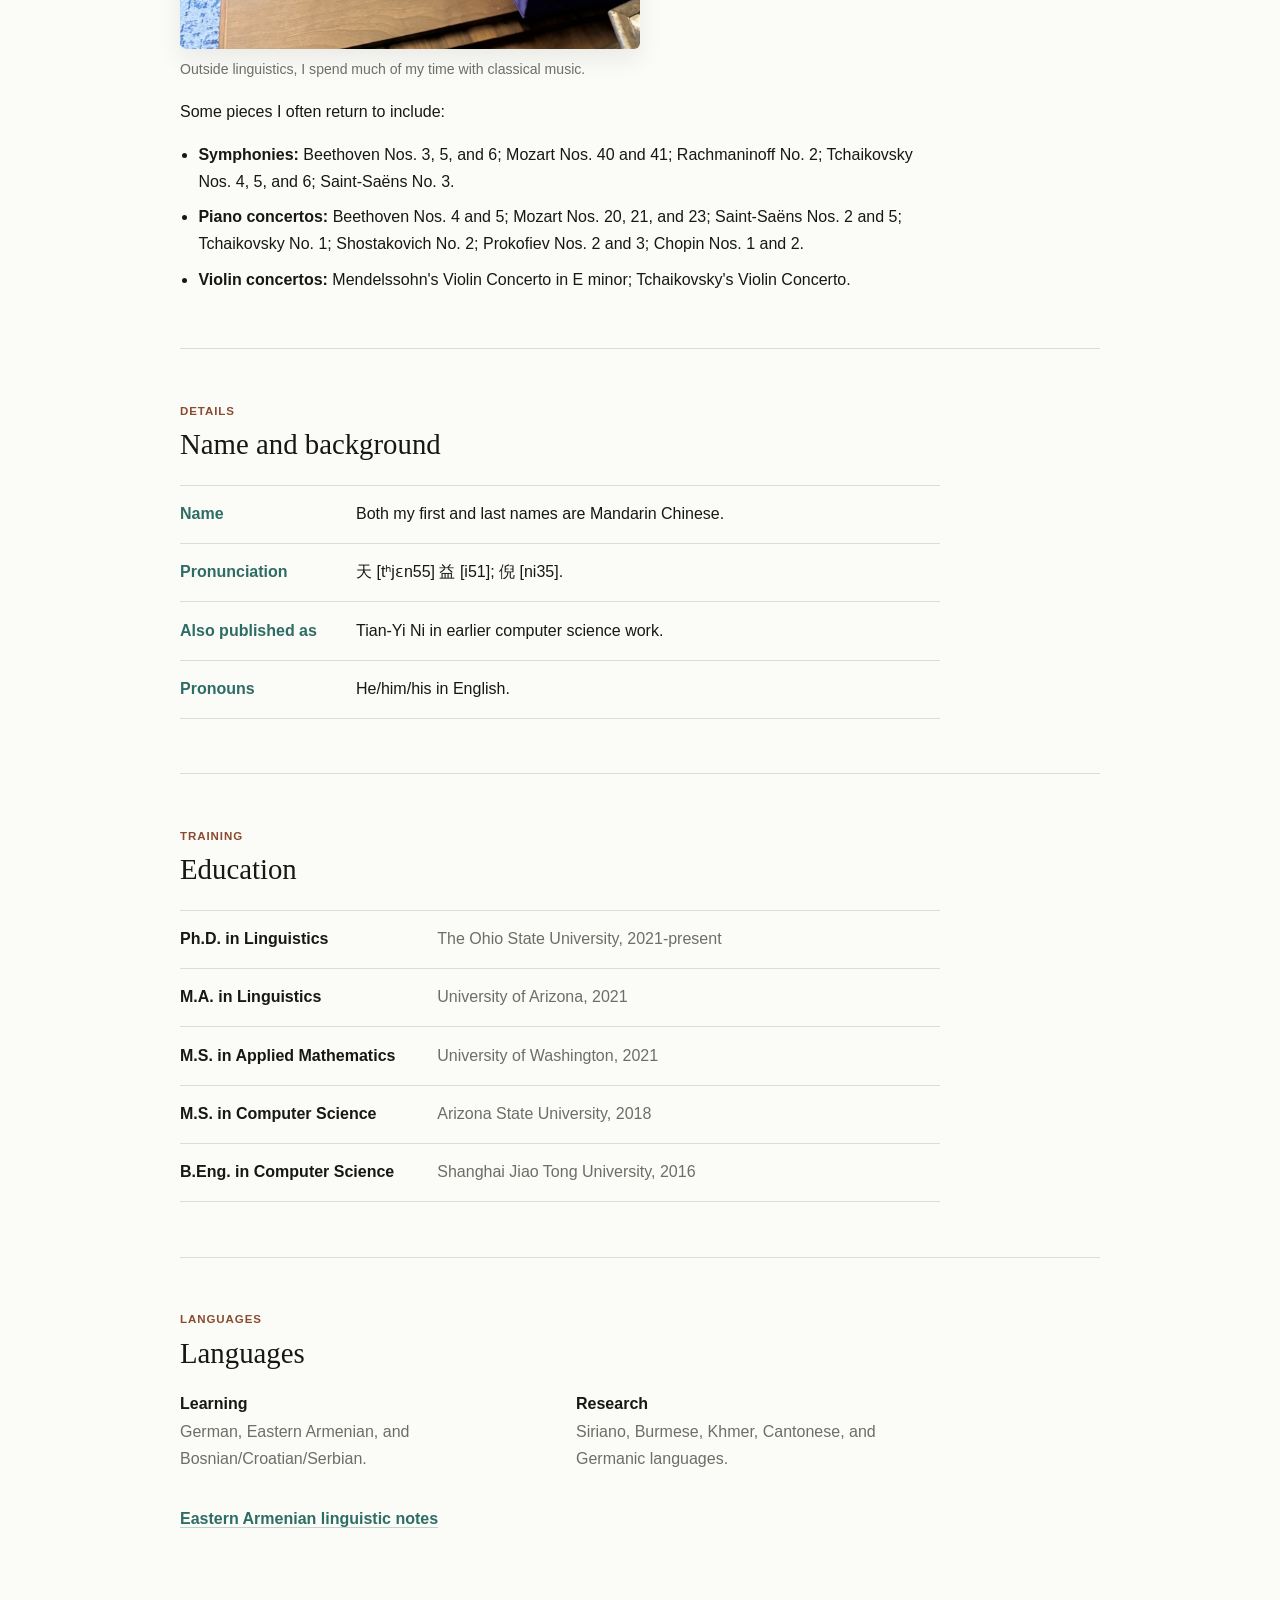
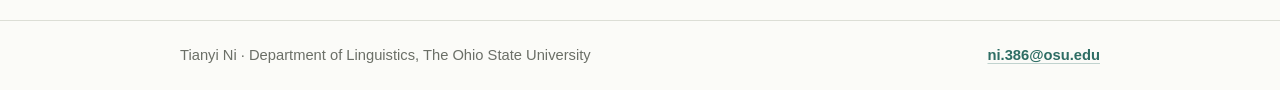
==== commit 5b0b2fe2: "some minor errors" ====
--- a/about.html
+++ b/about.html
@@ -18,7 +18,7 @@
         </a>
         <div class="nav-links">
           <a href="research.html">Research</a>
-          <a href="files/Tianyi_Ni_CV.pdf">CV</a>
+          <a href="cv.html">CV</a>
           <a href="teaching.html">Teaching</a>
           <a href="about.html" aria-current="page">More about me</a>
         </div>
--- a/styles.css
+++ b/styles.css
@@ -419,8 +419,8 @@
 }
 
 .about-photo {
-  max-width: 560px;
-  margin: 1.4rem 0 1.3rem;
+  max-width: 460px;
+  margin: 1.35rem 0 1.25rem;
 }
 
 .about-photo img {
@@ -510,7 +510,15 @@
 }
 
 .work-links {
+  display: flex;
+  flex-wrap: wrap;
+  gap: 0.55rem 1.25rem;
+  align-items: center;
   margin-top: 0.35rem;
+}
+
+.related-work .work-links span {
+  display: inline;
 }
 
 .fact-list {
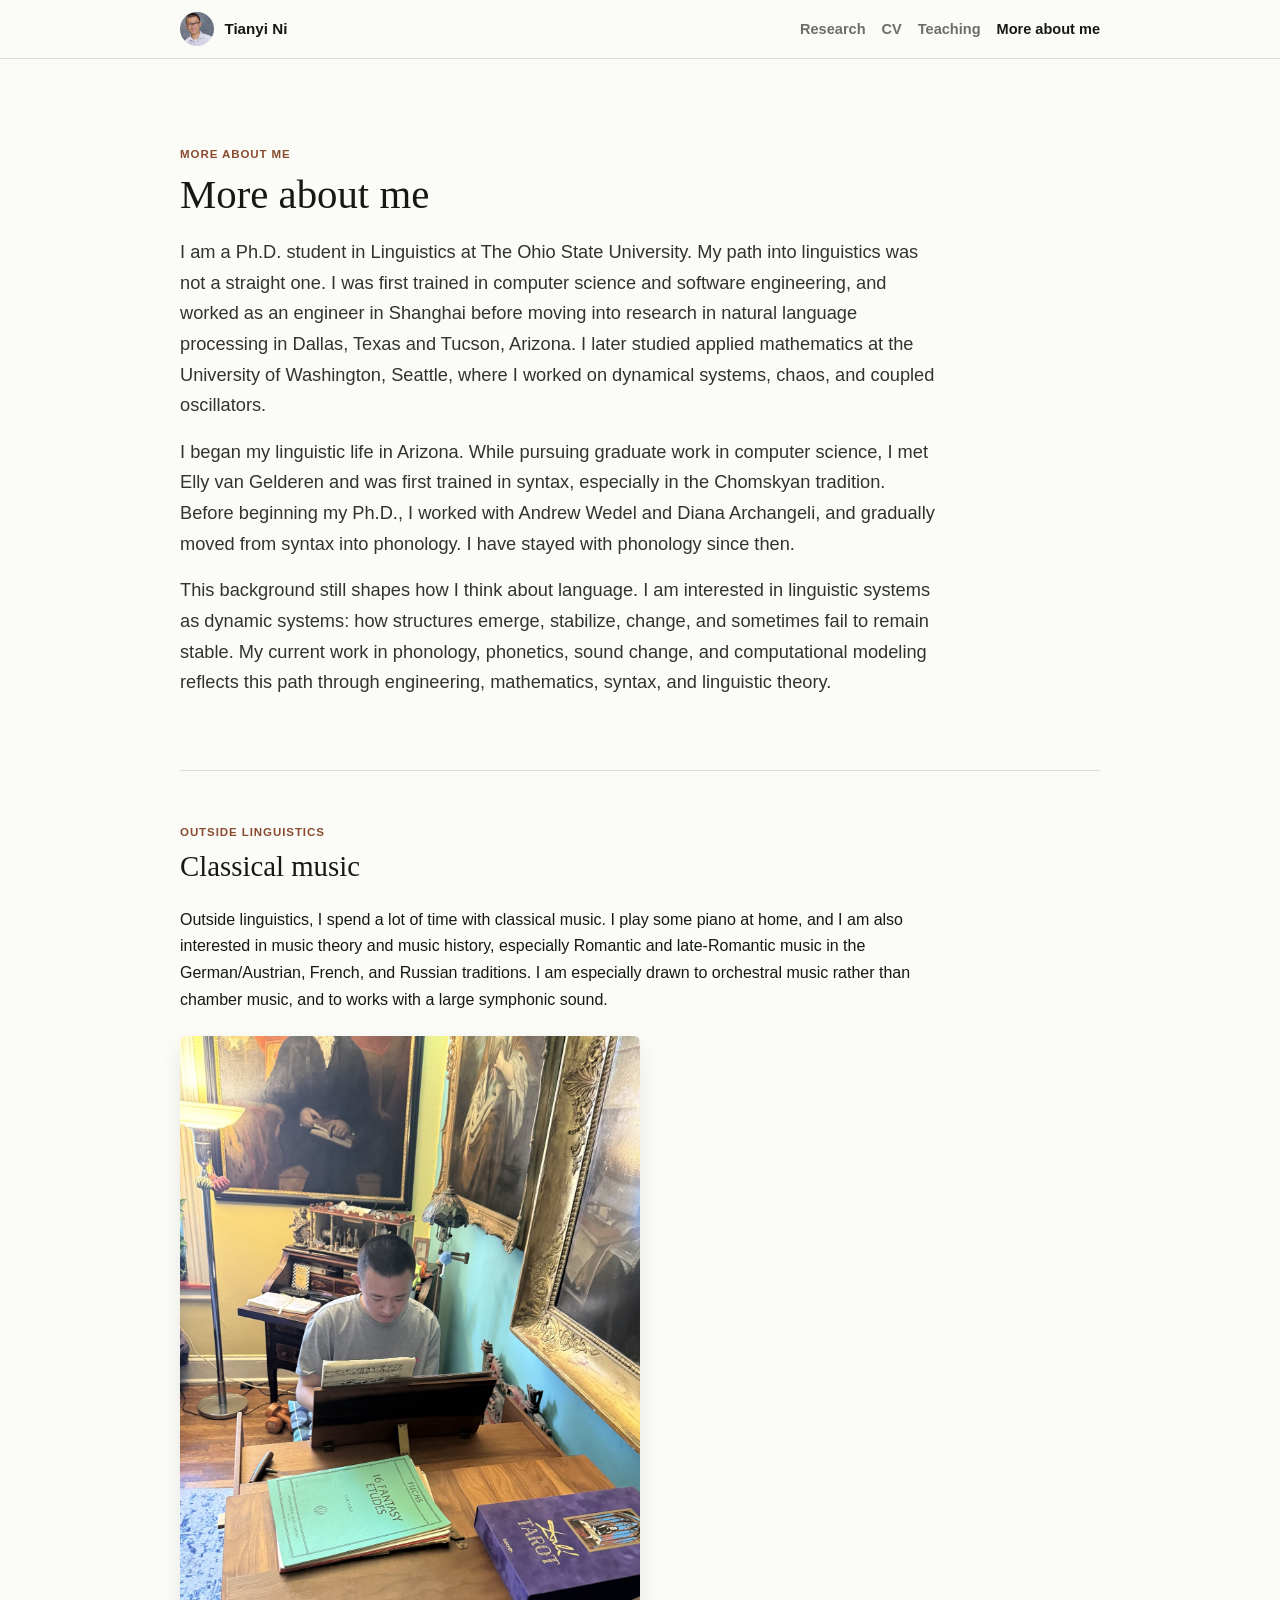
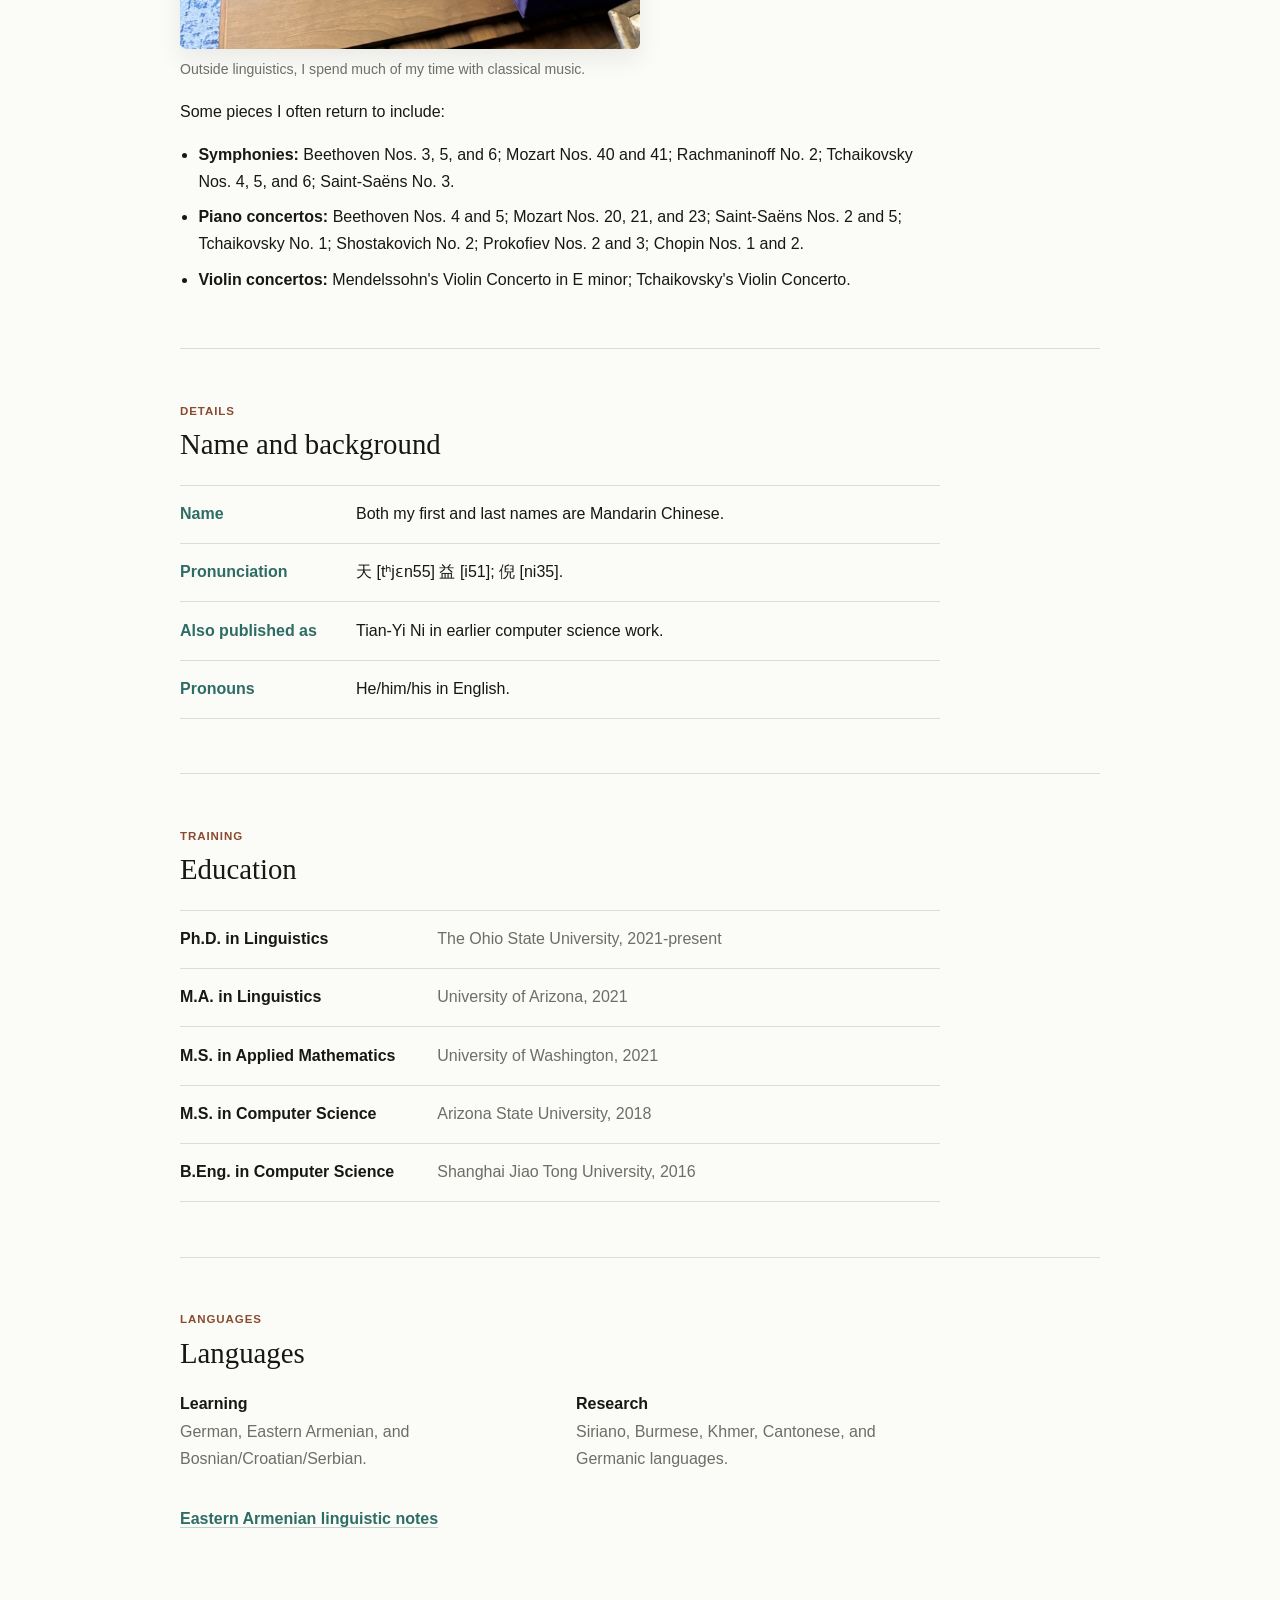
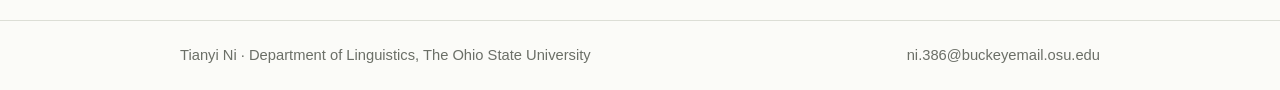
==== commit 784ef075: "email" ====
--- a/about.html
+++ b/about.html
@@ -180,7 +180,7 @@
     <footer class="site-footer">
       <div class="section-shell footer-shell">
         <p>Tianyi Ni · Department of Linguistics, The Ohio State University</p>
-        <p><a href="mailto:ni.386@osu.edu">ni.386@osu.edu</a></p>
+        <p>ni.386@buckeyemail.osu.edu</p>
       </div>
     </footer>
   </body>
--- a/styles.css
+++ b/styles.css
@@ -244,6 +244,7 @@
 }
 
 .inline-links a,
+.inline-links .plain-email,
 .news-links a,
 .work-links a,
 .item-links a {
@@ -254,7 +255,8 @@
   gap: 0.5rem;
 }
 
-.inline-links a {
+.inline-links a,
+.inline-links .plain-email {
   display: inline-flex;
   min-height: 32px;
   align-items: center;
@@ -264,7 +266,15 @@
   background: rgba(255, 255, 255, 0.42);
   color: var(--accent);
   line-height: 1;
+}
+
+.inline-links a {
   text-decoration: none;
+}
+
+.inline-links .plain-email {
+  color: var(--muted);
+  font-weight: 650;
 }
 
 .inline-links a:hover {
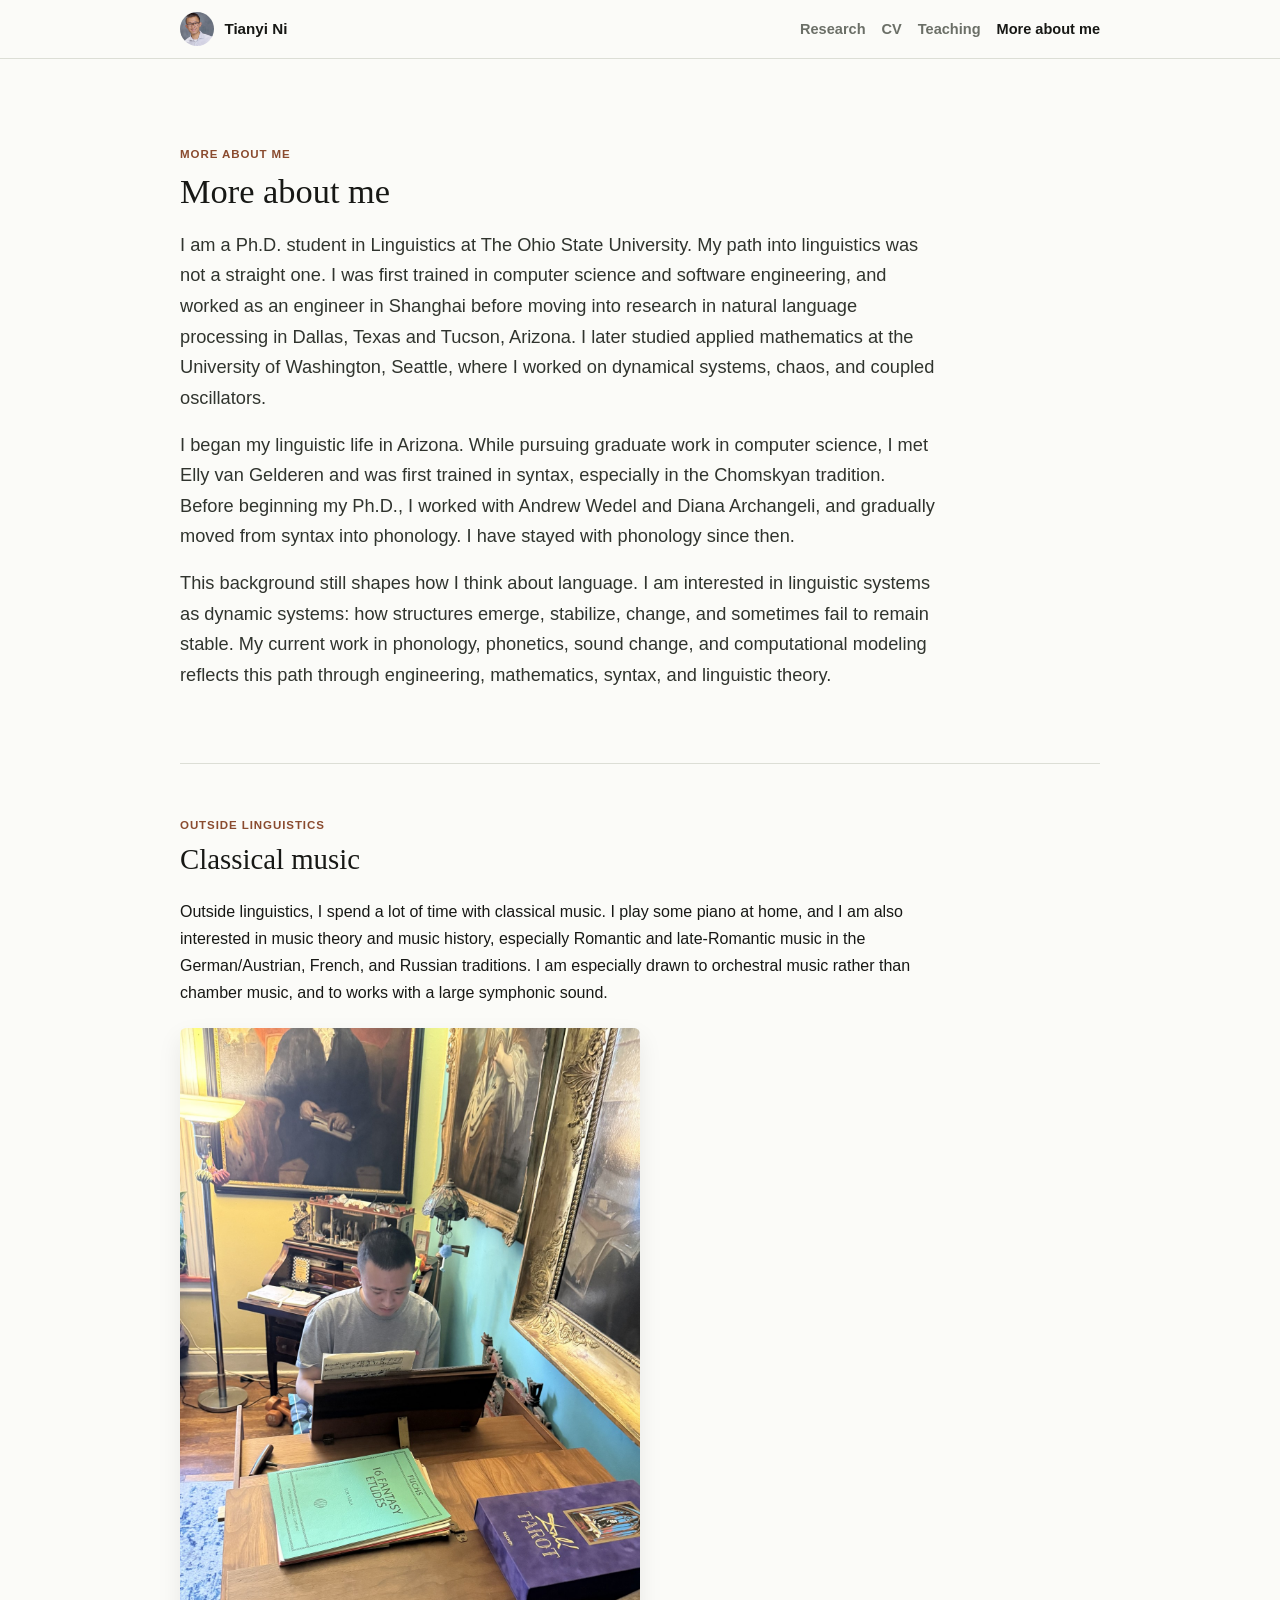
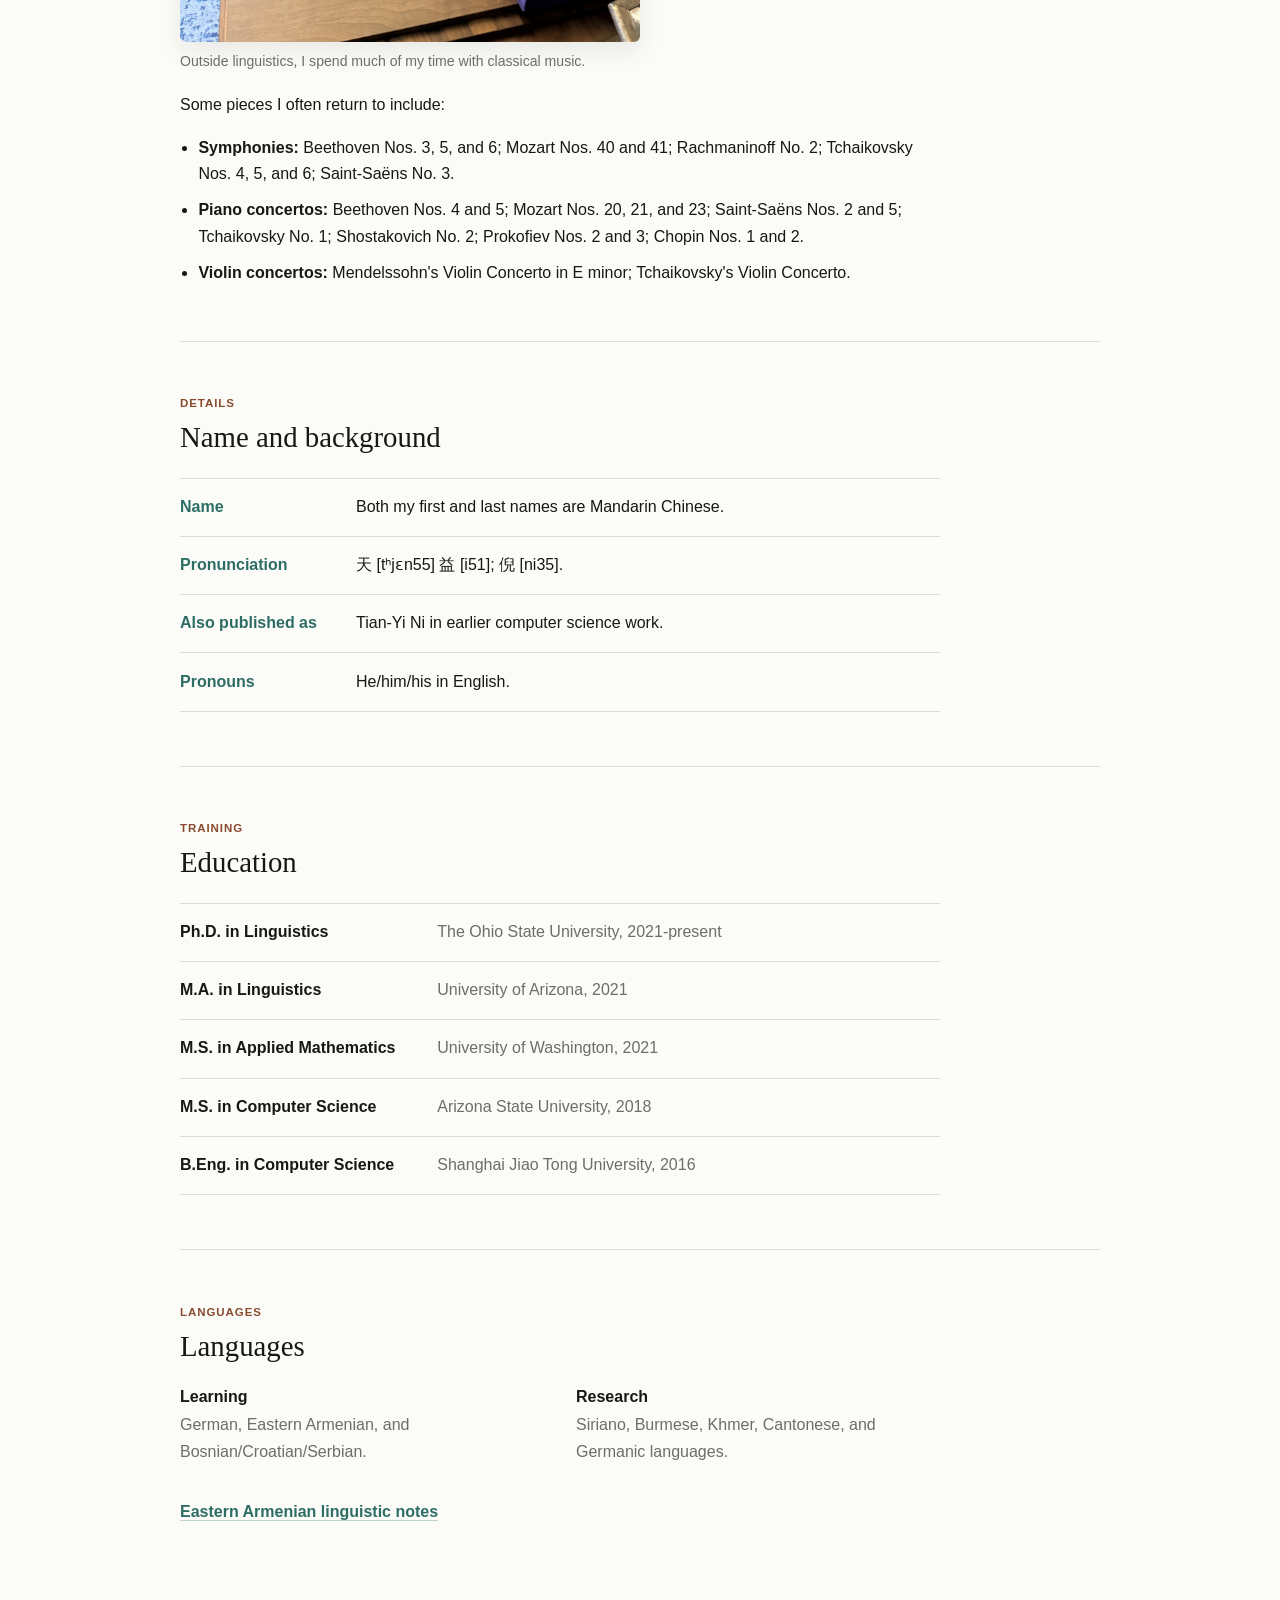
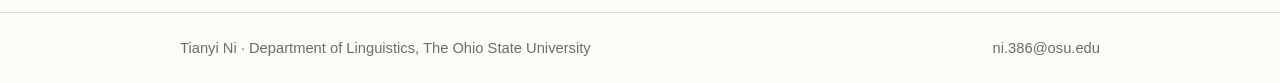
==== commit b0eb0264: "Update contact email to ni.386@osu.edu" ====
--- a/about.html
+++ b/about.html
@@ -180,7 +180,7 @@
     <footer class="site-footer">
       <div class="section-shell footer-shell">
         <p>Tianyi Ni · Department of Linguistics, The Ohio State University</p>
-        <p>ni.386@buckeyemail.osu.edu</p>
+        <p>ni.386@osu.edu</p>
       </div>
     </footer>
   </body>
--- a/styles.css
+++ b/styles.css
@@ -128,7 +128,7 @@
 
 .intro {
   display: grid;
-  grid-template-columns: 188px minmax(0, 1fr);
+  grid-template-columns: 216px minmax(0, 1fr);
   gap: clamp(1.35rem, 3vw, 2.1rem);
   align-items: center;
   padding: clamp(2.4rem, 5vw, 4rem) 0 clamp(2.2rem, 5vw, 3.4rem);
@@ -141,14 +141,15 @@
 }
 
 .intro-figure {
-  width: 188px;
+  width: 216px;
   margin: 0;
 }
 
 .intro-photo-frame {
   display: block;
-  width: 188px;
-  height: 251px;
+  width: 216px;
+  height: 216px;
+  aspect-ratio: 1 / 1;
   border-radius: 6px;
   background: var(--soft);
   contain: paint;
@@ -199,7 +200,7 @@
 h1 {
   margin-bottom: 0.85rem;
   font-family: Georgia, "Times New Roman", serif;
-  font-size: clamp(1.75rem, 3.3vw, 2.55rem);
+  font-size: clamp(1.55rem, 2.7vw, 2.15rem);
   font-weight: 500;
 }
 
@@ -239,7 +240,7 @@
 .item-links {
   display: flex;
   flex-wrap: wrap;
-  gap: 0.55rem 1.25rem;
+  gap: 0.6rem 1.5rem;
   align-items: center;
 }
 
@@ -522,13 +523,27 @@
 .work-links {
   display: flex;
   flex-wrap: wrap;
-  gap: 0.55rem 1.25rem;
+  gap: 0.6rem 1.5rem;
   align-items: center;
   margin-top: 0.35rem;
 }
 
+.related-work .work-links {
+  display: flex;
+  flex-wrap: wrap;
+  gap: 0.6rem 1.6rem;
+  align-items: center;
+}
+
+.related-work .work-links a,
 .related-work .work-links span {
-  display: inline;
+  display: inline-flex;
+  align-items: center;
+  min-height: 1.7rem;
+}
+
+.related-work .work-links span {
+  color: var(--muted);
 }
 
 .fact-list {
@@ -668,13 +683,13 @@
   }
 
   .intro-figure {
-    width: 136px;
+    width: 156px;
     margin-top: 0;
   }
 
   .intro-photo-frame {
-    width: 136px;
-    height: 181px;
+    width: 156px;
+    height: 156px;
   }
 
   .lead,
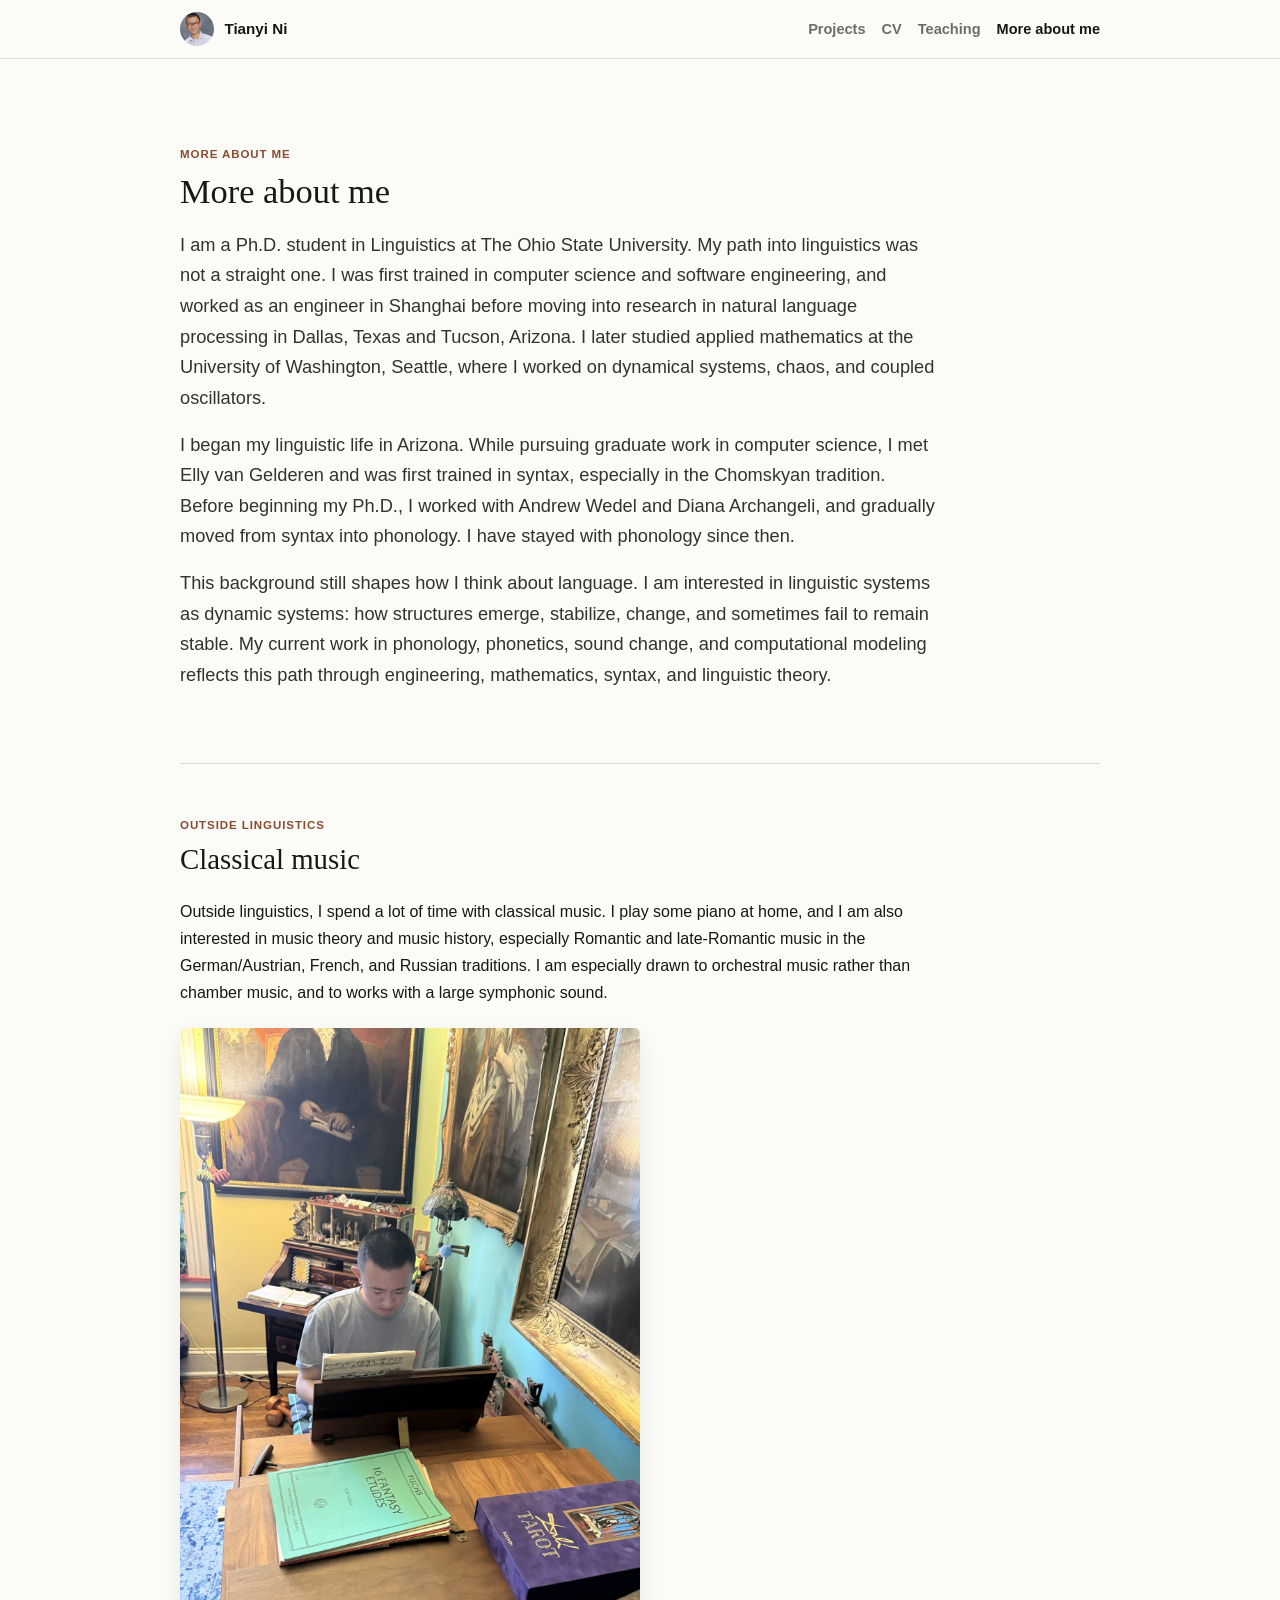
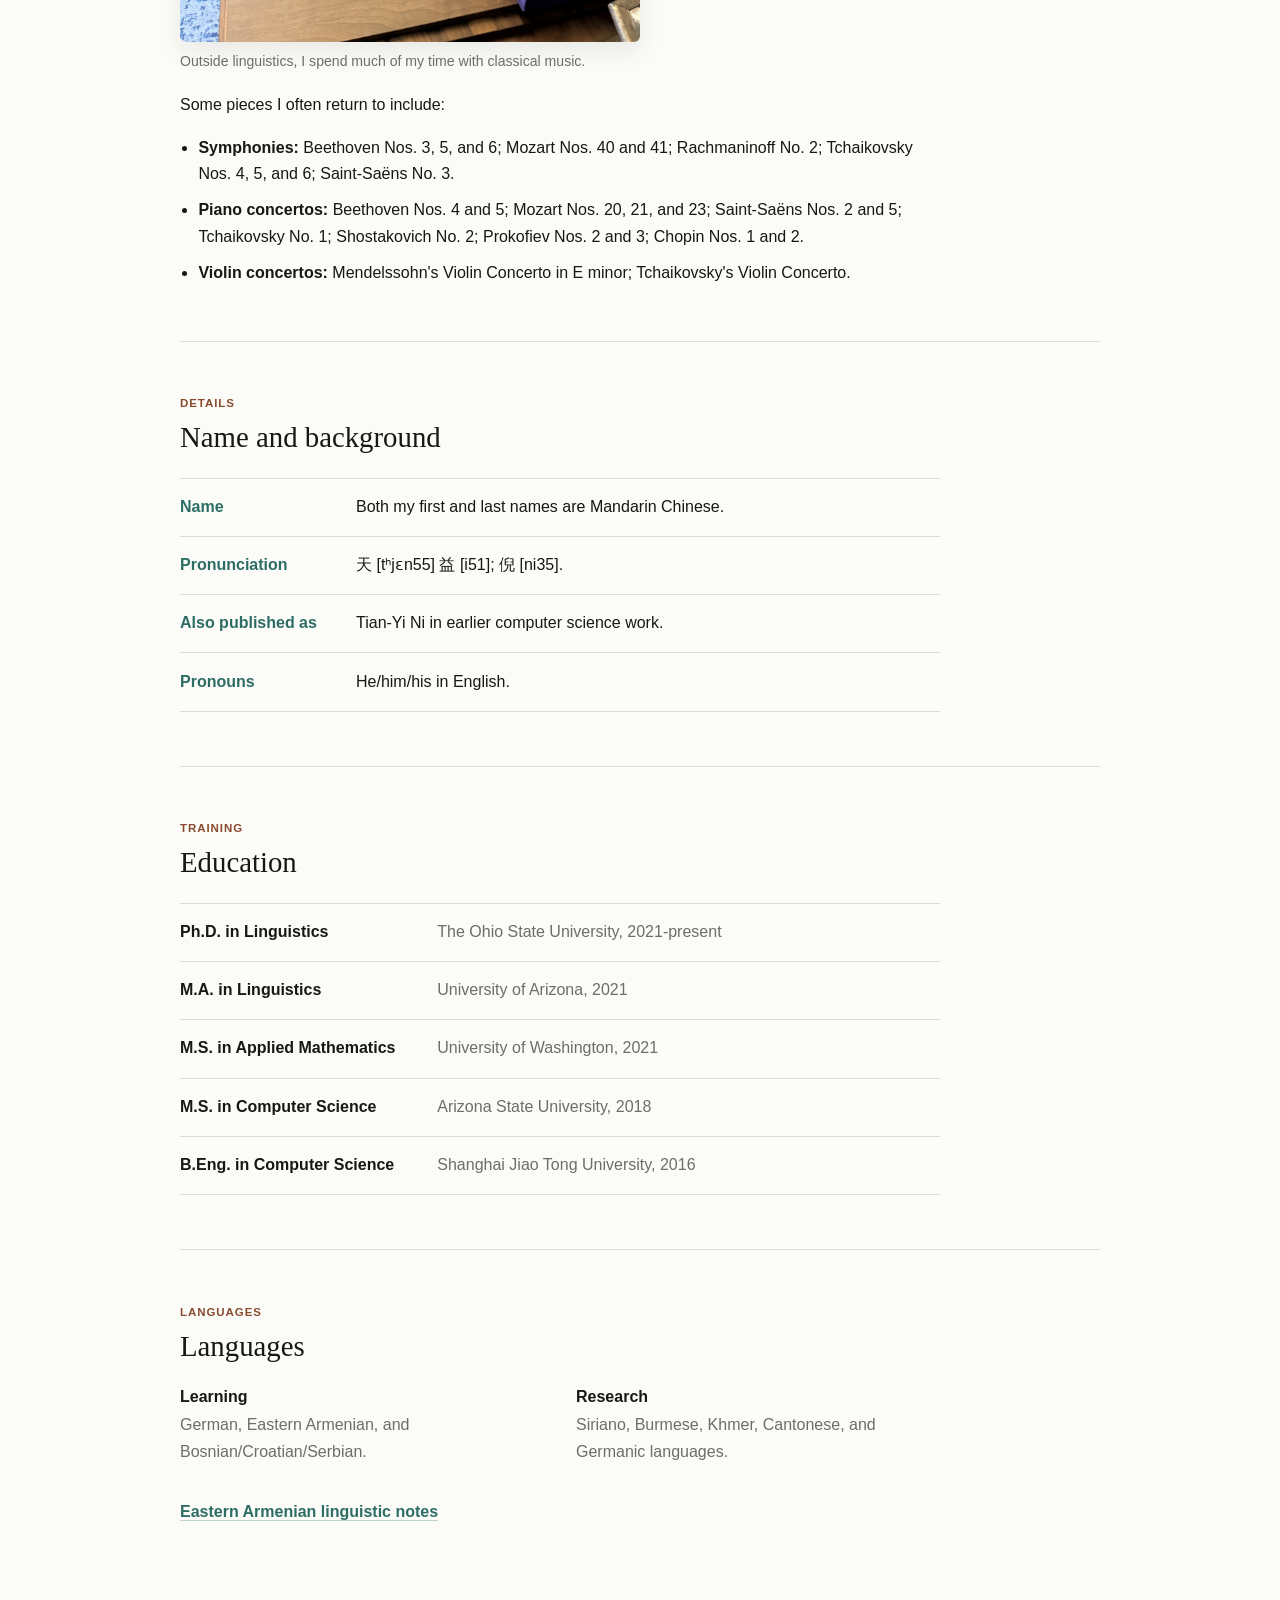
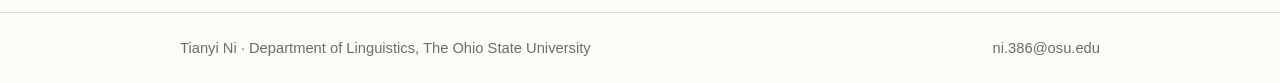
==== commit 5cae78be: "Point Projects navigation to homepage" ====
--- a/about.html
+++ b/about.html
@@ -17,7 +17,7 @@
           <span>Tianyi Ni</span>
         </a>
         <div class="nav-links">
-          <a href="research.html">Research</a>
+          <a href="index.html#selected-title">Projects</a>
           <a href="cv.html">CV</a>
           <a href="teaching.html">Teaching</a>
           <a href="about.html" aria-current="page">More about me</a>
